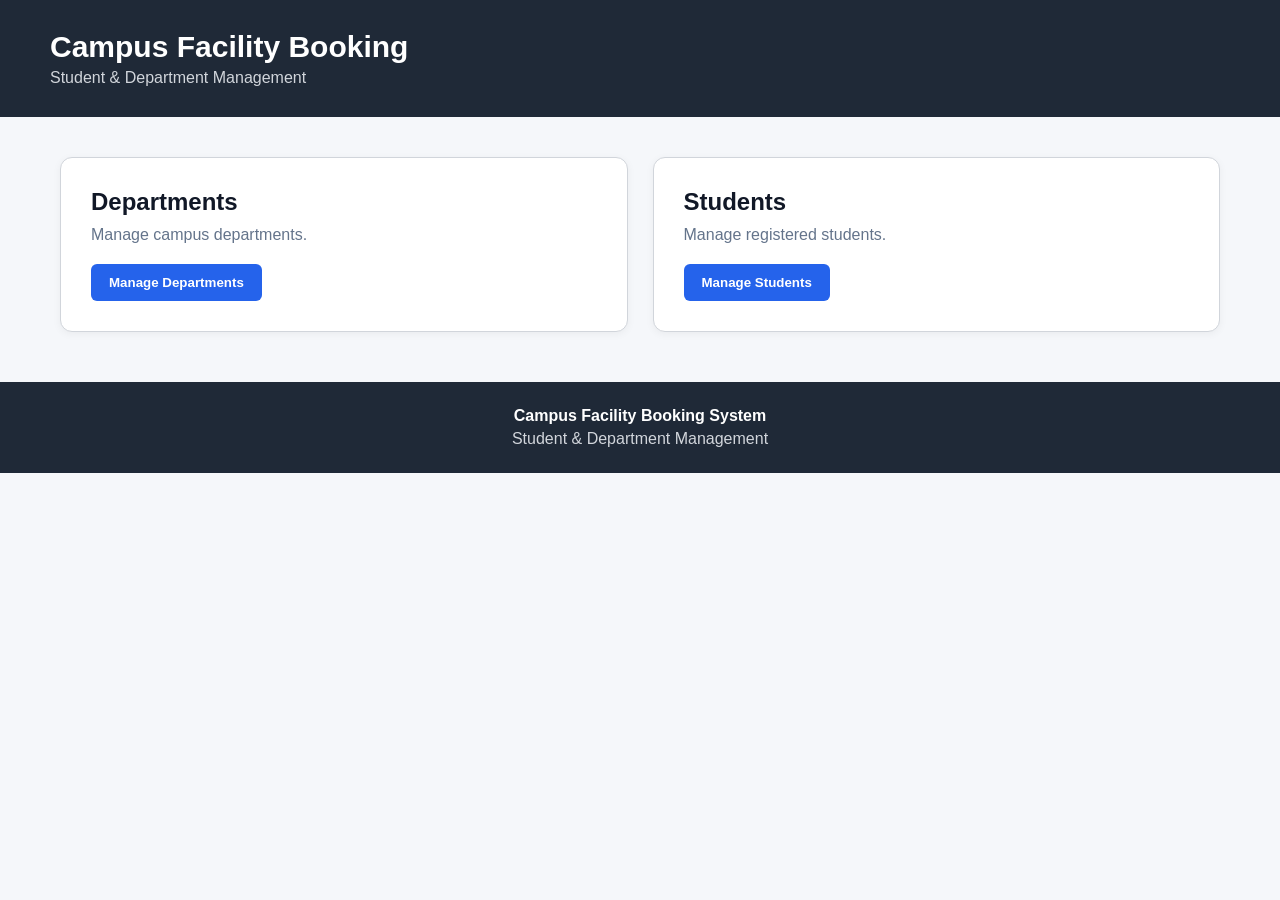
==== src/main/resources/static/index.html @ bf6ee140 "added frontend for department and student" ====
<!DOCTYPE html>
<html lang="en">
<head>
    <meta charset="UTF-8">
    <meta name="viewport" content="width=device-width, initial-scale=1.0">

    <title>Campus Facility Booking</title>

    <link rel="stylesheet" href="style.css">
</head>

<body>

<header>
    <div class="header-content">
        <h1>Campus Facility Booking</h1>
        <p>Student & Department Management</p>
    </div>
</header>

<main>

    <!-- DASHBOARD -->
    <section class="dashboard">

        <div class="dashboard-card">
            <h2>Departments</h2>
            <p>Manage campus departments.</p>
            <button onclick="showSection('departmentSection')">
                Manage Departments
            </button>
        </div>

        <div class="dashboard-card">
            <h2>Students</h2>
            <p>Manage registered students.</p>
            <button onclick="showSection('studentSection')">
                Manage Students
            </button>
        </div>

    </section>


    <!-- ============================= -->
    <!-- DEPARTMENT SECTION -->
    <!-- ============================= -->

    <section id="departmentSection" class="management-section">

        <div class="section-header">
            <div>
                <h2>Department Management</h2>
                <p>Create, search, update and delete departments.</p>
            </div>

            <button class="back-button"
                    onclick="hideSection('departmentSection')">
                Back
            </button>
        </div>


        <form id="departmentForm">

            <div class="form-grid">

                <div class="form-group">
                    <label for="departmentId">
                        Department ID
                    </label>

                    <input
                            type="text"
                            id="departmentId"
                            placeholder="e.g. D001"
                            required>
                </div>


                <div class="form-group">
                    <label for="departmentName">
                        Department Name
                    </label>

                    <input
                            type="text"
                            id="departmentName"
                            placeholder="e.g. Information Technology"
                            required>
                </div>


                <div class="form-group">
                    <label for="building">
                        Building
                    </label>

                    <input
                            type="text"
                            id="building"
                            placeholder="e.g. Block A"
                            required>
                </div>


                <div class="form-group">
                    <label for="headOfDepartment">
                        Head of Department
                    </label>

                    <input
                            type="text"
                            id="headOfDepartment"
                            placeholder="e.g. Mr Adams"
                            required>
                </div>

            </div>


            <div class="button-group">

                <button
                        type="button"
                        class="primary-button"
                        onclick="createDepartment()">
                    Create Department
                </button>

                <button
                        type="button"
                        class="secondary-button"
                        onclick="readDepartment()">
                    Search Department
                </button>

                <button
                        type="button"
                        class="secondary-button"
                        onclick="updateDepartment()">
                    Update Department
                </button>

                <button
                        type="button"
                        class="delete-button"
                        onclick="deleteDepartment()">
                    Delete Department
                </button>

                <button
                        type="reset"
                        class="clear-button">
                    Clear
                </button>

            </div>

        </form>


        <div id="departmentMessage"
             class="message">
        </div>


        <div class="result-card">

            <h3>Department Information</h3>

            <div id="departmentResult">
                No department selected.
            </div>

        </div>

    </section>


    <!-- ============================= -->
    <!-- STUDENT SECTION -->
    <!-- ============================= -->

    <section id="studentSection" class="management-section">

        <div class="section-header">

            <div>
                <h2>Student Management</h2>
                <p>Create, search, update and delete students.</p>
            </div>

            <button
                    class="back-button"
                    onclick="hideSection('studentSection')">
                Back
            </button>

        </div>


        <form id="studentForm">

            <div class="form-grid">

                <div class="form-group">

                    <label for="studentId">
                        Student ID
                    </label>

                    <input
                            type="text"
                            id="studentId"
                            placeholder="e.g. S001"
                            required>

                </div>


                <div class="form-group">

                    <label for="studentNumber">
                        Student Number
                    </label>

                    <input
                            type="text"
                            id="studentNumber"
                            placeholder="e.g. 222871296"
                            required>

                </div>


                <div class="form-group">

                    <label for="firstName">
                        First Name
                    </label>

                    <input
                            type="text"
                            id="firstName"
                            placeholder="e.g. Jada"
                            required>

                </div>


                <div class="form-group">

                    <label for="lastName">
                        Last Name
                    </label>

                    <input
                            type="text"
                            id="lastName"
                            placeholder="e.g. Rinquest"
                            required>

                </div>


                <div class="form-group">

                    <label for="email">
                        Email
                    </label>

                    <input
                            type="email"
                            id="email"
                            placeholder="e.g. student@email.com"
                            required>

                </div>


                <div class="form-group">

                    <label for="studentDepartment">
                        Department ID
                    </label>

                    <input
                            type="text"
                            id="studentDepartment"
                            placeholder="e.g. D001"
                            required>

                </div>

            </div>


            <div class="button-group">

                <button
                        type="button"
                        class="primary-button"
                        onclick="createStudent()">
                    Create Student
                </button>

                <button
                        type="button"
                        class="secondary-button"
                        onclick="readStudent()">
                    Search Student
                </button>

                <button
                        type="button"
                        class="secondary-button"
                        onclick="updateStudent()">
                    Update Student
                </button>

                <button
                        type="button"
                        class="delete-button"
                        onclick="deleteStudent()">
                    Delete Student
                </button>

                <button
                        type="reset"
                        class="clear-button">
                    Clear
                </button>

            </div>

        </form>


        <div id="studentMessage"
             class="message">
        </div>


        <div class="result-card">

            <h3>Student Information</h3>

            <div id="studentResult">
                No student selected.
            </div>

        </div>

    </section>

</main>


<footer>

    <p>
        Campus Facility Booking System
    </p>

    <p>
        Student & Department Management
    </p>

</footer>


<script src="script.js"></script>

</body>
</html>
---- src/main/resources/static/style.css ----
* {
    box-sizing: border-box;
    margin: 0;
    padding: 0;
}

body {
    font-family: "Inter", Arial, sans-serif;
    background-color: #F5F7FA;
    color: #111827;
    min-height: 100vh;
}


/* =========================
   HEADER
========================= */

header {
    background-color: #1F2937;
    color: white;
    padding: 30px 50px;
}

.header-content {
    max-width: 1200px;
    margin: auto;
}

header h1 {
    font-family: "Poppins", Arial, sans-serif;
    font-size: 30px;
    margin-bottom: 5px;
}

header p {
    color: #D1D5DB;
}


/* =========================
   MAIN
========================= */

main {
    max-width: 1200px;
    margin: 40px auto;
    padding: 0 20px;
}


/* =========================
   DASHBOARD
========================= */

.dashboard {
    display: grid;
    grid-template-columns: repeat(2, 1fr);
    gap: 25px;
    margin-bottom: 30px;
}

.dashboard-card {
    background-color: white;
    border: 1px solid #D1D5DB;
    border-radius: 12px;
    padding: 30px;
    box-shadow: 0 2px 8px rgba(0, 0, 0, 0.05);
}

.dashboard-card h2 {
    font-family: "Poppins", Arial, sans-serif;
    margin-bottom: 10px;
}

.dashboard-card p {
    color: #64748B;
    margin-bottom: 20px;
}

.dashboard-card button {
    background-color: #2563EB;
    color: white;
    border: none;
    border-radius: 6px;
    padding: 11px 18px;
    cursor: pointer;
    font-weight: bold;
}

.dashboard-card button:hover {
    opacity: 0.9;
}


/* =========================
   MANAGEMENT SECTION
========================= */

.management-section {
    display: none;
    background-color: white;
    border: 1px solid #D1D5DB;
    border-radius: 12px;
    padding: 30px;
    margin-top: 25px;
}

.section-header {
    display: flex;
    justify-content: space-between;
    align-items: center;
    margin-bottom: 30px;
}

.section-header h2 {
    font-family: "Poppins", Arial, sans-serif;
    margin-bottom: 5px;
}

.section-header p {
    color: #64748B;
}


/* =========================
   FORM
========================= */

.form-grid {
    display: grid;
    grid-template-columns: repeat(2, 1fr);
    gap: 20px;
}

.form-group {
    display: flex;
    flex-direction: column;
}

.form-group label {
    font-weight: bold;
    margin-bottom: 7px;
}

.form-group input {
    padding: 12px;
    border: 1px solid #D1D5DB;
    border-radius: 6px;
    font-size: 15px;
}

.form-group input:focus {
    outline: none;
    border-color: #2563EB;
}


/* =========================
   BUTTONS
========================= */

.button-group {
    display: flex;
    flex-wrap: wrap;
    gap: 10px;
    margin-top: 25px;
}

button {
    border: none;
    border-radius: 6px;
    padding: 11px 16px;
    cursor: pointer;
    font-weight: bold;
}

.primary-button {
    background-color: #2563EB;
    color: white;
}

.secondary-button {
    background-color: #64748B;
    color: white;
}

.delete-button {
    background-color: #DC2626;
    color: white;
}

.clear-button {
    background-color: #E5E7EB;
    color: #111827;
}

.back-button {
    background-color: #64748B;
    color: white;
}

button:hover {
    opacity: 0.88;
}


/* =========================
   MESSAGES
========================= */

.message {
    margin-top: 20px;
    padding: 12px;
    border-radius: 6px;
    display: none;
}


/* =========================
   RESULT
========================= */

.result-card {
    margin-top: 30px;
    padding: 20px;
    border: 1px solid #D1D5DB;
    border-radius: 8px;
    background-color: #F9FAFB;
}

.result-card h3 {
    margin-bottom: 15px;
}

.result-card p {
    margin-bottom: 7px;
}


/* =========================
   FOOTER
========================= */

footer {
    text-align: center;
    padding: 25px;
    margin-top: 50px;
    background-color: #1F2937;
    color: #D1D5DB;
}

footer p:first-child {
    color: white;
    font-weight: bold;
    margin-bottom: 5px;
}


/* =========================
   RESPONSIVE
========================= */

@media (max-width: 700px) {

    .dashboard {
        grid-template-columns: 1fr;
    }

    .form-grid {
        grid-template-columns: 1fr;
    }

    .section-header {
        flex-direction: column;
        align-items: flex-start;
        gap: 15px;
    }

    .button-group {
        flex-direction: column;
    }

    .button-group button {
        width: 100%;
    }
}
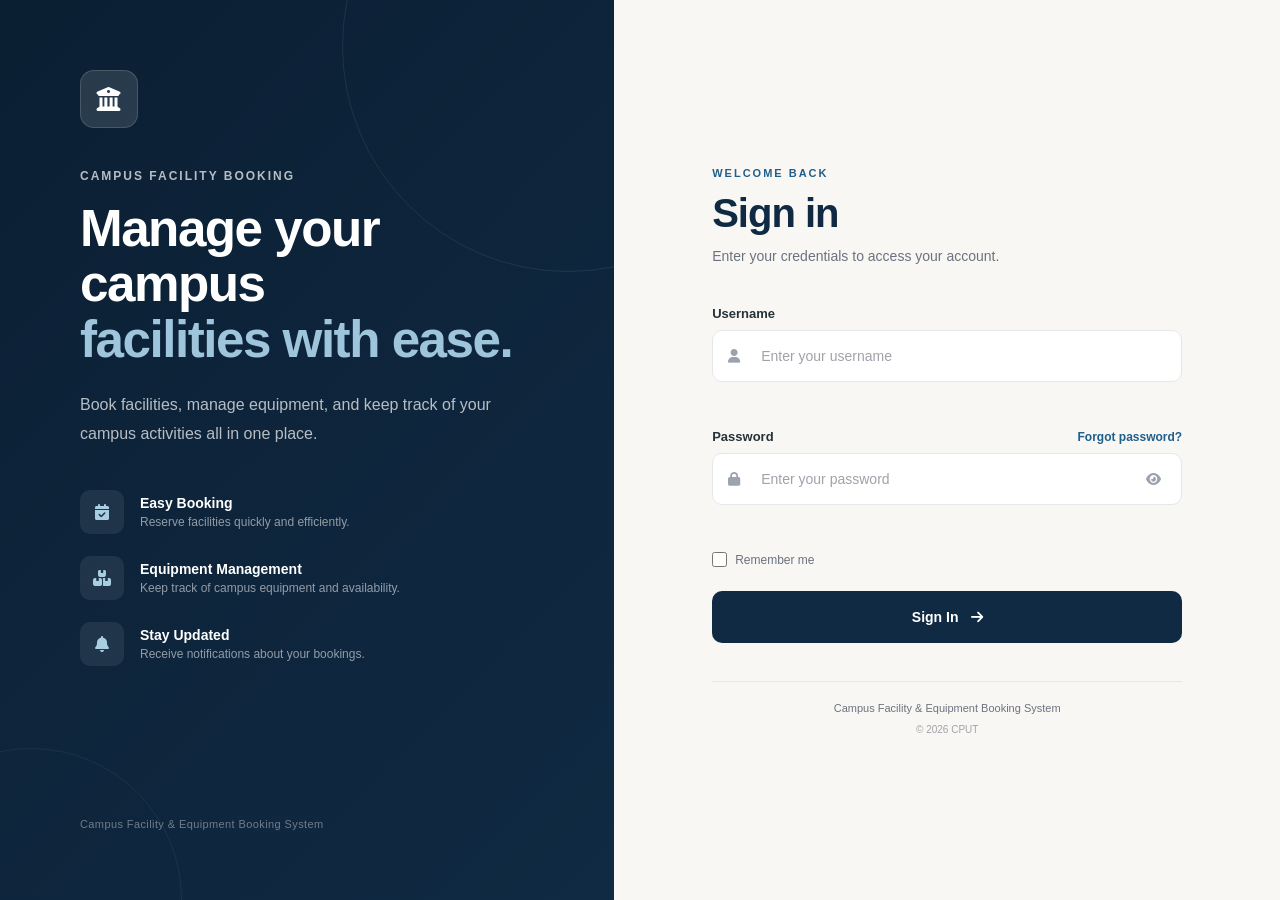
==== commit 90e78474: "updated with html pages" ====
--- a/src/main/resources/static/index.html
+++ b/src/main/resources/static/index.html
@@ -4,371 +4,248 @@
     <meta charset="UTF-8">
     <meta name="viewport" content="width=device-width, initial-scale=1.0">
 
-    <title>Campus Facility Booking</title>
+    <title>Login | Campus Facility Booking</title>
 
     <link rel="stylesheet" href="style.css">
+
+    <!-- Font Awesome -->
+    <link rel="stylesheet"
+          href="https://cdnjs.cloudflare.com/ajax/libs/font-awesome/6.5.2/css/all.min.css">
 </head>
 
 <body>
 
-<header>
-    <div class="header-content">
-        <h1>Campus Facility Booking</h1>
-        <p>Student & Department Management</p>
-    </div>
-</header>
-
-<main>
-
-    <!-- DASHBOARD -->
-    <section class="dashboard">
-
-        <div class="dashboard-card">
-            <h2>Departments</h2>
-            <p>Manage campus departments.</p>
-            <button onclick="showSection('departmentSection')">
-                Manage Departments
-            </button>
+<div class="login-page">
+
+    <!-- LEFT SIDE -->
+    <section class="login-branding">
+
+        <div class="branding-content">
+
+            <div class="logo">
+                <i class="fa-solid fa-building-columns"></i>
+            </div>
+
+            <span class="eyebrow">CAMPUS FACILITY BOOKING</span>
+
+            <h1>
+                Manage your campus
+                <span>facilities with ease.</span>
+            </h1>
+
+            <p>
+                Book facilities, manage equipment, and keep track of
+                your campus activities all in one place.
+            </p>
+
+            <div class="branding-features">
+
+                <div class="feature">
+                    <div class="feature-icon">
+                        <i class="fa-solid fa-calendar-check"></i>
+                    </div>
+
+                    <div>
+                        <strong>Easy Booking</strong>
+                        <span>Reserve facilities quickly and efficiently.</span>
+                    </div>
+                </div>
+
+                <div class="feature">
+                    <div class="feature-icon">
+                        <i class="fa-solid fa-boxes-stacked"></i>
+                    </div>
+
+                    <div>
+                        <strong>Equipment Management</strong>
+                        <span>Keep track of campus equipment and availability.</span>
+                    </div>
+                </div>
+
+                <div class="feature">
+                    <div class="feature-icon">
+                        <i class="fa-solid fa-bell"></i>
+                    </div>
+
+                    <div>
+                        <strong>Stay Updated</strong>
+                        <span>Receive notifications about your bookings.</span>
+                    </div>
+                </div>
+
+            </div>
+
         </div>
 
-        <div class="dashboard-card">
-            <h2>Students</h2>
-            <p>Manage registered students.</p>
-            <button onclick="showSection('studentSection')">
-                Manage Students
-            </button>
+        <div class="branding-footer">
+            <span>Campus Facility & Equipment Booking System</span>
         </div>
 
     </section>
 
 
-    <!-- ============================= -->
-    <!-- DEPARTMENT SECTION -->
-    <!-- ============================= -->
-
-    <section id="departmentSection" class="management-section">
-
-        <div class="section-header">
-            <div>
-                <h2>Department Management</h2>
-                <p>Create, search, update and delete departments.</p>
-            </div>
-
-            <button class="back-button"
-                    onclick="hideSection('departmentSection')">
-                Back
-            </button>
+    <!-- RIGHT SIDE -->
+    <section class="login-section">
+
+        <div class="login-card">
+
+            <div class="mobile-logo">
+                <div class="logo">
+                    <i class="fa-solid fa-building-columns"></i>
+                </div>
+            </div>
+
+            <div class="login-header">
+
+                <span class="login-eyebrow">WELCOME BACK</span>
+
+                <h2>Sign in</h2>
+
+                <p>
+                    Enter your credentials to access your account.
+                </p>
+
+            </div>
+
+
+            <!-- LOGIN FORM -->
+            <form id="loginForm">
+
+                <!-- USERNAME -->
+                <div class="form-group">
+
+                    <label for="username">
+                        Username
+                    </label>
+
+                    <div class="input-wrapper">
+
+                        <i class="fa-solid fa-user"></i>
+
+                        <input
+                                type="text"
+                                id="username"
+                                name="username"
+                                placeholder="Enter your username"
+                                autocomplete="username"
+                        >
+
+                    </div>
+
+                    <small class="error-message" id="usernameError"></small>
+
+                </div>
+
+
+                <!-- PASSWORD -->
+                <div class="form-group">
+
+                    <div class="password-label">
+
+                        <label for="password">
+                            Password
+                        </label>
+
+                        <a href="#" id="forgotPassword">
+                            Forgot password?
+                        </a>
+
+                    </div>
+
+                    <div class="input-wrapper">
+
+                        <i class="fa-solid fa-lock"></i>
+
+                        <input
+                                type="password"
+                                id="password"
+                                name="password"
+                                placeholder="Enter your password"
+                                autocomplete="current-password"
+                        >
+
+                        <button
+                                type="button"
+                                class="password-toggle"
+                                id="togglePassword"
+                                aria-label="Show password"
+                        >
+                            <i class="fa-solid fa-eye"></i>
+                        </button>
+
+                    </div>
+
+                    <small class="error-message" id="passwordError"></small>
+
+                </div>
+
+
+                <!-- REMEMBER ME -->
+                <div class="login-options">
+
+                    <label class="remember-me">
+
+                        <input
+                                type="checkbox"
+                                id="rememberMe"
+                        >
+
+                        <span>Remember me</span>
+
+                    </label>
+
+                </div>
+
+
+                <!-- GENERAL ERROR -->
+                <div
+                        class="login-error"
+                        id="loginError"
+                        role="alert"
+                >
+                    <i class="fa-solid fa-circle-exclamation"></i>
+                    <span>Invalid username or password.</span>
+                </div>
+
+
+                <!-- LOGIN BUTTON -->
+                <button
+                        type="submit"
+                        class="login-button"
+                        id="loginButton"
+                >
+
+                    <span id="loginButtonText">
+                        Sign In
+                    </span>
+
+                    <i
+                            class="fa-solid fa-arrow-right"
+                            id="loginButtonIcon"
+                    ></i>
+
+                </button>
+
+            </form>
+
+
+            <div class="login-footer">
+
+                <p>
+                    Campus Facility & Equipment Booking System
+                </p>
+
+                <span>
+                    © 2026 CPUT
+                </span>
+
+            </div>
+
         </div>
 
-
-        <form id="departmentForm">
-
-            <div class="form-grid">
-
-                <div class="form-group">
-                    <label for="departmentId">
-                        Department ID
-                    </label>
-
-                    <input
-                            type="text"
-                            id="departmentId"
-                            placeholder="e.g. D001"
-                            required>
-                </div>
-
-
-                <div class="form-group">
-                    <label for="departmentName">
-                        Department Name
-                    </label>
-
-                    <input
-                            type="text"
-                            id="departmentName"
-                            placeholder="e.g. Information Technology"
-                            required>
-                </div>
-
-
-                <div class="form-group">
-                    <label for="building">
-                        Building
-                    </label>
-
-                    <input
-                            type="text"
-                            id="building"
-                            placeholder="e.g. Block A"
-                            required>
-                </div>
-
-
-                <div class="form-group">
-                    <label for="headOfDepartment">
-                        Head of Department
-                    </label>
-
-                    <input
-                            type="text"
-                            id="headOfDepartment"
-                            placeholder="e.g. Mr Adams"
-                            required>
-                </div>
-
-            </div>
-
-
-            <div class="button-group">
-
-                <button
-                        type="button"
-                        class="primary-button"
-                        onclick="createDepartment()">
-                    Create Department
-                </button>
-
-                <button
-                        type="button"
-                        class="secondary-button"
-                        onclick="readDepartment()">
-                    Search Department
-                </button>
-
-                <button
-                        type="button"
-                        class="secondary-button"
-                        onclick="updateDepartment()">
-                    Update Department
-                </button>
-
-                <button
-                        type="button"
-                        class="delete-button"
-                        onclick="deleteDepartment()">
-                    Delete Department
-                </button>
-
-                <button
-                        type="reset"
-                        class="clear-button">
-                    Clear
-                </button>
-
-            </div>
-
-        </form>
-
-
-        <div id="departmentMessage"
-             class="message">
-        </div>
-
-
-        <div class="result-card">
-
-            <h3>Department Information</h3>
-
-            <div id="departmentResult">
-                No department selected.
-            </div>
-
-        </div>
-
     </section>
 
-
-    <!-- ============================= -->
-    <!-- STUDENT SECTION -->
-    <!-- ============================= -->
-
-    <section id="studentSection" class="management-section">
-
-        <div class="section-header">
-
-            <div>
-                <h2>Student Management</h2>
-                <p>Create, search, update and delete students.</p>
-            </div>
-
-            <button
-                    class="back-button"
-                    onclick="hideSection('studentSection')">
-                Back
-            </button>
-
-        </div>
-
-
-        <form id="studentForm">
-
-            <div class="form-grid">
-
-                <div class="form-group">
-
-                    <label for="studentId">
-                        Student ID
-                    </label>
-
-                    <input
-                            type="text"
-                            id="studentId"
-                            placeholder="e.g. S001"
-                            required>
-
-                </div>
-
-
-                <div class="form-group">
-
-                    <label for="studentNumber">
-                        Student Number
-                    </label>
-
-                    <input
-                            type="text"
-                            id="studentNumber"
-                            placeholder="e.g. 222871296"
-                            required>
-
-                </div>
-
-
-                <div class="form-group">
-
-                    <label for="firstName">
-                        First Name
-                    </label>
-
-                    <input
-                            type="text"
-                            id="firstName"
-                            placeholder="e.g. Jada"
-                            required>
-
-                </div>
-
-
-                <div class="form-group">
-
-                    <label for="lastName">
-                        Last Name
-                    </label>
-
-                    <input
-                            type="text"
-                            id="lastName"
-                            placeholder="e.g. Rinquest"
-                            required>
-
-                </div>
-
-
-                <div class="form-group">
-
-                    <label for="email">
-                        Email
-                    </label>
-
-                    <input
-                            type="email"
-                            id="email"
-                            placeholder="e.g. student@email.com"
-                            required>
-
-                </div>
-
-
-                <div class="form-group">
-
-                    <label for="studentDepartment">
-                        Department ID
-                    </label>
-
-                    <input
-                            type="text"
-                            id="studentDepartment"
-                            placeholder="e.g. D001"
-                            required>
-
-                </div>
-
-            </div>
-
-
-            <div class="button-group">
-
-                <button
-                        type="button"
-                        class="primary-button"
-                        onclick="createStudent()">
-                    Create Student
-                </button>
-
-                <button
-                        type="button"
-                        class="secondary-button"
-                        onclick="readStudent()">
-                    Search Student
-                </button>
-
-                <button
-                        type="button"
-                        class="secondary-button"
-                        onclick="updateStudent()">
-                    Update Student
-                </button>
-
-                <button
-                        type="button"
-                        class="delete-button"
-                        onclick="deleteStudent()">
-                    Delete Student
-                </button>
-
-                <button
-                        type="reset"
-                        class="clear-button">
-                    Clear
-                </button>
-
-            </div>
-
-        </form>
-
-
-        <div id="studentMessage"
-             class="message">
-        </div>
-
-
-        <div class="result-card">
-
-            <h3>Student Information</h3>
-
-            <div id="studentResult">
-                No student selected.
-            </div>
-
-        </div>
-
-    </section>
-
-</main>
-
-
-<footer>
-
-    <p>
-        Campus Facility Booking System
-    </p>
-
-    <p>
-        Student & Department Management
-    </p>
-
-</footer>
-
+</div>
 
 <script src="script.js"></script>
 
--- a/src/main/resources/static/style.css
+++ b/src/main/resources/static/style.css
@@ -1,287 +1,844 @@
+/* =========================================================
+   LOGIN PAGE
+========================================================= */
+
+:root {
+    --navy: #102a43;
+    --navy-dark: #0b1f33;
+    --blue: #1f5f8b;
+    --blue-light: #eaf3f8;
+
+    --ivory: #f8f7f3;
+    --white: #ffffff;
+    --charcoal: #263238;
+    --gray: #6b7280;
+    --light-gray: #e5e7eb;
+
+    --success: #2e7d32;
+    --error: #c62828;
+
+    --shadow: 0 20px 50px rgba(15, 35, 55, 0.12);
+
+    --radius: 14px;
+}
+
+
+/* =========================================================
+   RESET
+========================================================= */
+
 * {
-    box-sizing: border-box;
     margin: 0;
     padding: 0;
-}
-
+    box-sizing: border-box;
+}
+
+html,
 body {
-    font-family: "Inter", Arial, sans-serif;
-    background-color: #F5F7FA;
-    color: #111827;
+    width: 100%;
+    min-height: 100%;
+}
+
+body {
+    font-family: Arial, Helvetica, sans-serif;
+    background: var(--ivory);
+    color: var(--charcoal);
+}
+
+
+/* =========================================================
+   LOGIN PAGE CONTAINER
+========================================================= */
+
+.login-page {
     min-height: 100vh;
-}
-
-
-/* =========================
-   HEADER
-========================= */
-
-header {
-    background-color: #1F2937;
-    color: white;
-    padding: 30px 50px;
-}
-
-.header-content {
-    max-width: 1200px;
-    margin: auto;
-}
-
-header h1 {
-    font-family: "Poppins", Arial, sans-serif;
-    font-size: 30px;
+    display: grid;
+    grid-template-columns: 48% 52%;
+}
+
+
+/* =========================================================
+   LEFT BRANDING SECTION
+========================================================= */
+
+.login-branding {
+    position: relative;
+
+    min-height: 100vh;
+
+    display: flex;
+    flex-direction: column;
+    justify-content: space-between;
+
+    padding: 70px 80px;
+
+    background:
+        linear-gradient(
+            135deg,
+            var(--navy-dark),
+            var(--navy)
+        );
+
+    color: var(--white);
+
+    overflow: hidden;
+}
+
+
+/* Decorative circles */
+
+.login-branding::before {
+    content: "";
+    position: absolute;
+
+    width: 450px;
+    height: 450px;
+
+    border-radius: 50%;
+
+    border: 1px solid rgba(255, 255, 255, 0.08);
+
+    top: -180px;
+    right: -180px;
+}
+
+.login-branding::after {
+    content: "";
+    position: absolute;
+
+    width: 300px;
+    height: 300px;
+
+    border-radius: 50%;
+
+    border: 1px solid rgba(255, 255, 255, 0.06);
+
+    bottom: -150px;
+    left: -120px;
+}
+
+
+/* =========================================================
+   BRANDING CONTENT
+========================================================= */
+
+.branding-content {
+    position: relative;
+    z-index: 2;
+
+    max-width: 570px;
+}
+
+
+/* =========================================================
+   LOGO
+========================================================= */
+
+.logo {
+    width: 58px;
+    height: 58px;
+
+    display: flex;
+    align-items: center;
+    justify-content: center;
+
+    margin-bottom: 38px;
+
+    border-radius: 14px;
+
+    background: rgba(255, 255, 255, 0.12);
+
+    border: 1px solid rgba(255, 255, 255, 0.15);
+
+    font-size: 24px;
+
+    color: var(--white);
+}
+
+
+/* =========================================================
+   EYEBROW
+========================================================= */
+
+.eyebrow {
+    display: inline-block;
+
+    margin-bottom: 18px;
+
+    font-size: 12px;
+    font-weight: 700;
+
+    letter-spacing: 2px;
+
+    color: rgba(255, 255, 255, 0.7);
+}
+
+
+/* =========================================================
+   BRANDING HEADING
+========================================================= */
+
+.branding-content h1 {
+    max-width: 520px;
+
+    margin-bottom: 24px;
+
+    font-size: clamp(40px, 4vw, 62px);
+
+    line-height: 1.08;
+
+    font-weight: 700;
+
+    letter-spacing: -1.5px;
+}
+
+.branding-content h1 span {
+    display: block;
+
+    color: #9ec5dc;
+}
+
+
+/* =========================================================
+   BRANDING DESCRIPTION
+========================================================= */
+
+.branding-content > p {
+    max-width: 500px;
+
+    margin-bottom: 42px;
+
+    font-size: 16px;
+
+    line-height: 1.8;
+
+    color: rgba(255, 255, 255, 0.7);
+}
+
+
+/* =========================================================
+   FEATURES
+========================================================= */
+
+.branding-features {
+    display: flex;
+    flex-direction: column;
+
+    gap: 22px;
+}
+
+.feature {
+    display: flex;
+    align-items: center;
+
+    gap: 16px;
+}
+
+.feature-icon {
+    flex-shrink: 0;
+
+    width: 44px;
+    height: 44px;
+
+    display: flex;
+    align-items: center;
+    justify-content: center;
+
+    border-radius: 10px;
+
+    background: rgba(255, 255, 255, 0.08);
+
+    color: #a9cee2;
+
+    font-size: 16px;
+}
+
+.feature strong {
+    display: block;
+
+    margin-bottom: 4px;
+
+    font-size: 14px;
+    font-weight: 600;
+
+    color: var(--white);
+}
+
+.feature span {
+    display: block;
+
+    font-size: 12px;
+
+    color: rgba(255, 255, 255, 0.55);
+}
+
+
+/* =========================================================
+   BRANDING FOOTER
+========================================================= */
+
+.branding-footer {
+    position: relative;
+    z-index: 2;
+
+    font-size: 11px;
+
+    letter-spacing: 0.4px;
+
+    color: rgba(255, 255, 255, 0.4);
+}
+
+
+/* =========================================================
+   RIGHT LOGIN SECTION
+========================================================= */
+
+.login-section {
+    min-height: 100vh;
+
+    display: flex;
+    align-items: center;
+    justify-content: center;
+
+    padding: 50px;
+
+    background: var(--ivory);
+}
+
+
+/* =========================================================
+   LOGIN CARD
+========================================================= */
+
+.login-card {
+    width: 100%;
+    max-width: 470px;
+}
+
+
+/* =========================================================
+   MOBILE LOGO
+========================================================= */
+
+.mobile-logo {
+    display: none;
+}
+
+
+/* =========================================================
+   LOGIN HEADER
+========================================================= */
+
+.login-header {
+    margin-bottom: 38px;
+}
+
+.login-eyebrow {
+    display: inline-block;
+
+    margin-bottom: 12px;
+
+    font-size: 11px;
+
+    font-weight: 700;
+
+    letter-spacing: 2px;
+
+    color: var(--blue);
+}
+
+.login-header h2 {
+    margin-bottom: 10px;
+
+    font-size: 40px;
+
+    line-height: 1.1;
+
+    font-weight: 700;
+
+    letter-spacing: -1px;
+
+    color: var(--navy);
+}
+
+.login-header p {
+    font-size: 14px;
+
+    line-height: 1.7;
+
+    color: var(--gray);
+}
+
+
+/* =========================================================
+   FORM
+========================================================= */
+
+#loginForm {
+    width: 100%;
+}
+
+
+/* =========================================================
+   FORM GROUP
+========================================================= */
+
+.form-group {
+    margin-bottom: 24px;
+}
+
+.form-group label {
+    display: block;
+
+    margin-bottom: 9px;
+
+    font-size: 13px;
+
+    font-weight: 600;
+
+    color: var(--charcoal);
+}
+
+
+/* =========================================================
+   PASSWORD LABEL
+========================================================= */
+
+.password-label {
+    display: flex;
+    align-items: center;
+    justify-content: space-between;
+}
+
+.password-label label {
+    margin-bottom: 9px;
+}
+
+.password-label a {
+    margin-bottom: 9px;
+
+    font-size: 12px;
+
+    font-weight: 600;
+
+    color: var(--blue);
+
+    text-decoration: none;
+
+    transition: color 0.2s ease;
+}
+
+.password-label a:hover {
+    color: var(--navy);
+}
+
+
+/* =========================================================
+   INPUT WRAPPER
+========================================================= */
+
+.input-wrapper {
+    position: relative;
+
+    width: 100%;
+}
+
+
+/* Input icon */
+
+.input-wrapper > i {
+    position: absolute;
+
+    top: 50%;
+    left: 16px;
+
+    transform: translateY(-50%);
+
+    color: #9ca3af;
+
+    font-size: 14px;
+
+    pointer-events: none;
+
+    transition: color 0.2s ease;
+}
+
+
+/* =========================================================
+   INPUTS
+========================================================= */
+
+.input-wrapper input {
+    width: 100%;
+
+    height: 52px;
+
+    padding: 0 48px;
+
+    border: 1px solid var(--light-gray);
+
+    border-radius: 10px;
+
+    outline: none;
+
+    background: var(--white);
+
+    color: var(--charcoal);
+
+    font-family: inherit;
+
+    font-size: 14px;
+
+    transition:
+        border-color 0.2s ease,
+        box-shadow 0.2s ease,
+        background 0.2s ease;
+}
+
+.input-wrapper input::placeholder {
+    color: #a1a1aa;
+}
+
+.input-wrapper input:hover {
+    border-color: #c7cbd1;
+}
+
+.input-wrapper input:focus {
+    border-color: var(--blue);
+
+    box-shadow: 0 0 0 3px rgba(31, 95, 139, 0.1);
+
+    background: var(--white);
+}
+
+.input-wrapper:focus-within > i {
+    color: var(--blue);
+}
+
+
+/* =========================================================
+   PASSWORD TOGGLE
+========================================================= */
+
+.password-toggle {
+    position: absolute;
+
+    top: 50%;
+    right: 14px;
+
+    transform: translateY(-50%);
+
+    width: 30px;
+    height: 30px;
+
+    display: flex;
+    align-items: center;
+    justify-content: center;
+
+    border: none;
+
+    background: transparent;
+
+    color: #9ca3af;
+
+    cursor: pointer;
+
+    border-radius: 6px;
+
+    transition:
+        color 0.2s ease,
+        background 0.2s ease;
+}
+
+.password-toggle:hover {
+    color: var(--blue);
+
+    background: var(--blue-light);
+}
+
+
+/* =========================================================
+   ERROR MESSAGE
+========================================================= */
+
+.error-message {
+    display: block;
+
+    min-height: 17px;
+
+    margin-top: 6px;
+
+    font-size: 11px;
+
+    color: var(--error);
+}
+
+
+/* =========================================================
+   INPUT ERROR STATE
+========================================================= */
+
+.input-error {
+    border-color: var(--error) !important;
+
+    box-shadow: 0 0 0 3px rgba(198, 40, 40, 0.08) !important;
+}
+
+
+/* =========================================================
+   LOGIN OPTIONS
+========================================================= */
+
+.login-options {
+    display: flex;
+    align-items: center;
+
+    margin-bottom: 24px;
+}
+
+.remember-me {
+    display: flex;
+    align-items: center;
+
+    gap: 8px;
+
+    cursor: pointer;
+
+    font-size: 12px;
+
+    color: var(--gray);
+}
+
+.remember-me input {
+    width: 15px;
+    height: 15px;
+
+    accent-color: var(--blue);
+
+    cursor: pointer;
+}
+
+
+/* =========================================================
+   LOGIN ERROR
+========================================================= */
+
+.login-error {
+    display: none;
+
+    align-items: center;
+
+    gap: 9px;
+
+    margin-bottom: 18px;
+
+    padding: 12px 14px;
+
+    border-radius: 8px;
+
+    background: #fff1f1;
+
+    color: var(--error);
+
+    font-size: 12px;
+
+    line-height: 1.4;
+}
+
+.login-error.show {
+    display: flex;
+}
+
+
+/* =========================================================
+   LOGIN BUTTON
+========================================================= */
+
+.login-button {
+    width: 100%;
+    height: 52px;
+
+    display: flex;
+    align-items: center;
+    justify-content: center;
+
+    gap: 12px;
+
+    border: none;
+
+    border-radius: 10px;
+
+    background: var(--navy);
+
+    color: var(--white);
+
+    font-family: inherit;
+
+    font-size: 14px;
+
+    font-weight: 600;
+
+    cursor: pointer;
+
+    transition:
+        background 0.2s ease,
+        transform 0.2s ease,
+        box-shadow 0.2s ease;
+}
+
+.login-button:hover {
+    background: var(--blue);
+
+    transform: translateY(-1px);
+
+    box-shadow: 0 8px 20px rgba(16, 42, 67, 0.18);
+}
+
+.login-button:active {
+    transform: translateY(0);
+}
+
+.login-button:disabled {
+    cursor: not-allowed;
+
+    opacity: 0.7;
+
+    transform: none;
+
+    box-shadow: none;
+}
+
+
+/* =========================================================
+   LOGIN FOOTER
+========================================================= */
+
+.login-footer {
+    margin-top: 38px;
+
+    padding-top: 20px;
+
+    border-top: 1px solid var(--light-gray);
+
+    text-align: center;
+}
+
+.login-footer p {
     margin-bottom: 5px;
-}
-
-header p {
-    color: #D1D5DB;
-}
-
-
-/* =========================
-   MAIN
-========================= */
-
-main {
-    max-width: 1200px;
-    margin: 40px auto;
-    padding: 0 20px;
-}
-
-
-/* =========================
-   DASHBOARD
-========================= */
-
-.dashboard {
-    display: grid;
-    grid-template-columns: repeat(2, 1fr);
-    gap: 25px;
-    margin-bottom: 30px;
-}
-
-.dashboard-card {
-    background-color: white;
-    border: 1px solid #D1D5DB;
-    border-radius: 12px;
-    padding: 30px;
-    box-shadow: 0 2px 8px rgba(0, 0, 0, 0.05);
-}
-
-.dashboard-card h2 {
-    font-family: "Poppins", Arial, sans-serif;
-    margin-bottom: 10px;
-}
-
-.dashboard-card p {
-    color: #64748B;
-    margin-bottom: 20px;
-}
-
-.dashboard-card button {
-    background-color: #2563EB;
-    color: white;
-    border: none;
-    border-radius: 6px;
-    padding: 11px 18px;
-    cursor: pointer;
-    font-weight: bold;
-}
-
-.dashboard-card button:hover {
-    opacity: 0.9;
-}
-
-
-/* =========================
-   MANAGEMENT SECTION
-========================= */
-
-.management-section {
-    display: none;
-    background-color: white;
-    border: 1px solid #D1D5DB;
-    border-radius: 12px;
-    padding: 30px;
-    margin-top: 25px;
-}
-
-.section-header {
-    display: flex;
-    justify-content: space-between;
-    align-items: center;
-    margin-bottom: 30px;
-}
-
-.section-header h2 {
-    font-family: "Poppins", Arial, sans-serif;
-    margin-bottom: 5px;
-}
-
-.section-header p {
-    color: #64748B;
-}
-
-
-/* =========================
-   FORM
-========================= */
-
-.form-grid {
-    display: grid;
-    grid-template-columns: repeat(2, 1fr);
-    gap: 20px;
-}
-
-.form-group {
-    display: flex;
-    flex-direction: column;
-}
-
-.form-group label {
-    font-weight: bold;
-    margin-bottom: 7px;
-}
-
-.form-group input {
-    padding: 12px;
-    border: 1px solid #D1D5DB;
-    border-radius: 6px;
-    font-size: 15px;
-}
-
-.form-group input:focus {
-    outline: none;
-    border-color: #2563EB;
-}
-
-
-/* =========================
-   BUTTONS
-========================= */
-
-.button-group {
-    display: flex;
-    flex-wrap: wrap;
-    gap: 10px;
-    margin-top: 25px;
-}
-
-button {
-    border: none;
-    border-radius: 6px;
-    padding: 11px 16px;
-    cursor: pointer;
-    font-weight: bold;
-}
-
-.primary-button {
-    background-color: #2563EB;
-    color: white;
-}
-
-.secondary-button {
-    background-color: #64748B;
-    color: white;
-}
-
-.delete-button {
-    background-color: #DC2626;
-    color: white;
-}
-
-.clear-button {
-    background-color: #E5E7EB;
-    color: #111827;
-}
-
-.back-button {
-    background-color: #64748B;
-    color: white;
-}
-
-button:hover {
-    opacity: 0.88;
-}
-
-
-/* =========================
-   MESSAGES
-========================= */
-
-.message {
-    margin-top: 20px;
-    padding: 12px;
-    border-radius: 6px;
-    display: none;
-}
-
-
-/* =========================
-   RESULT
-========================= */
-
-.result-card {
-    margin-top: 30px;
-    padding: 20px;
-    border: 1px solid #D1D5DB;
-    border-radius: 8px;
-    background-color: #F9FAFB;
-}
-
-.result-card h3 {
-    margin-bottom: 15px;
-}
-
-.result-card p {
-    margin-bottom: 7px;
-}
-
-
-/* =========================
-   FOOTER
-========================= */
-
-footer {
-    text-align: center;
-    padding: 25px;
-    margin-top: 50px;
-    background-color: #1F2937;
-    color: #D1D5DB;
-}
-
-footer p:first-child {
-    color: white;
-    font-weight: bold;
-    margin-bottom: 5px;
-}
-
-
-/* =========================
+
+    font-size: 11px;
+
+    color: var(--gray);
+}
+
+.login-footer span {
+    font-size: 10px;
+
+    color: #a1a1aa;
+}
+
+
+/* =========================================================
    RESPONSIVE
-========================= */
-
-@media (max-width: 700px) {
-
-    .dashboard {
-        grid-template-columns: 1fr;
-    }
-
-    .form-grid {
-        grid-template-columns: 1fr;
-    }
-
-    .section-header {
-        flex-direction: column;
-        align-items: flex-start;
-        gap: 15px;
-    }
-
-    .button-group {
-        flex-direction: column;
-    }
-
-    .button-group button {
-        width: 100%;
-    }
+========================================================= */
+
+@media (max-width: 1050px) {
+
+    .login-page {
+        grid-template-columns: 42% 58%;
+    }
+
+    .login-branding {
+        padding: 55px 45px;
+    }
+
+    .login-section {
+        padding: 40px;
+    }
+
+    .branding-content h1 {
+        font-size: 42px;
+    }
+
+}
+
+
+/* =========================================================
+   TABLET
+========================================================= */
+
+@media (max-width: 800px) {
+
+    .login-page {
+        display: block;
+    }
+
+    .login-branding {
+        display: none;
+    }
+
+    .login-section {
+        min-height: 100vh;
+
+        padding: 40px 25px;
+    }
+
+    .login-card {
+        max-width: 460px;
+    }
+
+    .mobile-logo {
+        display: flex;
+        justify-content: center;
+
+        margin-bottom: 30px;
+    }
+
+    .mobile-logo .logo {
+        margin-bottom: 0;
+
+        background: var(--navy);
+
+        color: var(--white);
+    }
+
+    .login-header {
+        text-align: center;
+
+        margin-bottom: 32px;
+    }
+
+}
+
+
+/* =========================================================
+   MOBILE
+========================================================= */
+
+@media (max-width: 480px) {
+
+    .login-section {
+        padding: 30px 20px;
+    }
+
+    .login-header h2 {
+        font-size: 34px;
+    }
+
+    .login-header p {
+        font-size: 13px;
+    }
+
+    .input-wrapper input {
+        height: 50px;
+    }
+
+    .login-button {
+        height: 50px;
+    }
+
+    .login-footer {
+        margin-top: 30px;
+    }
+
 }
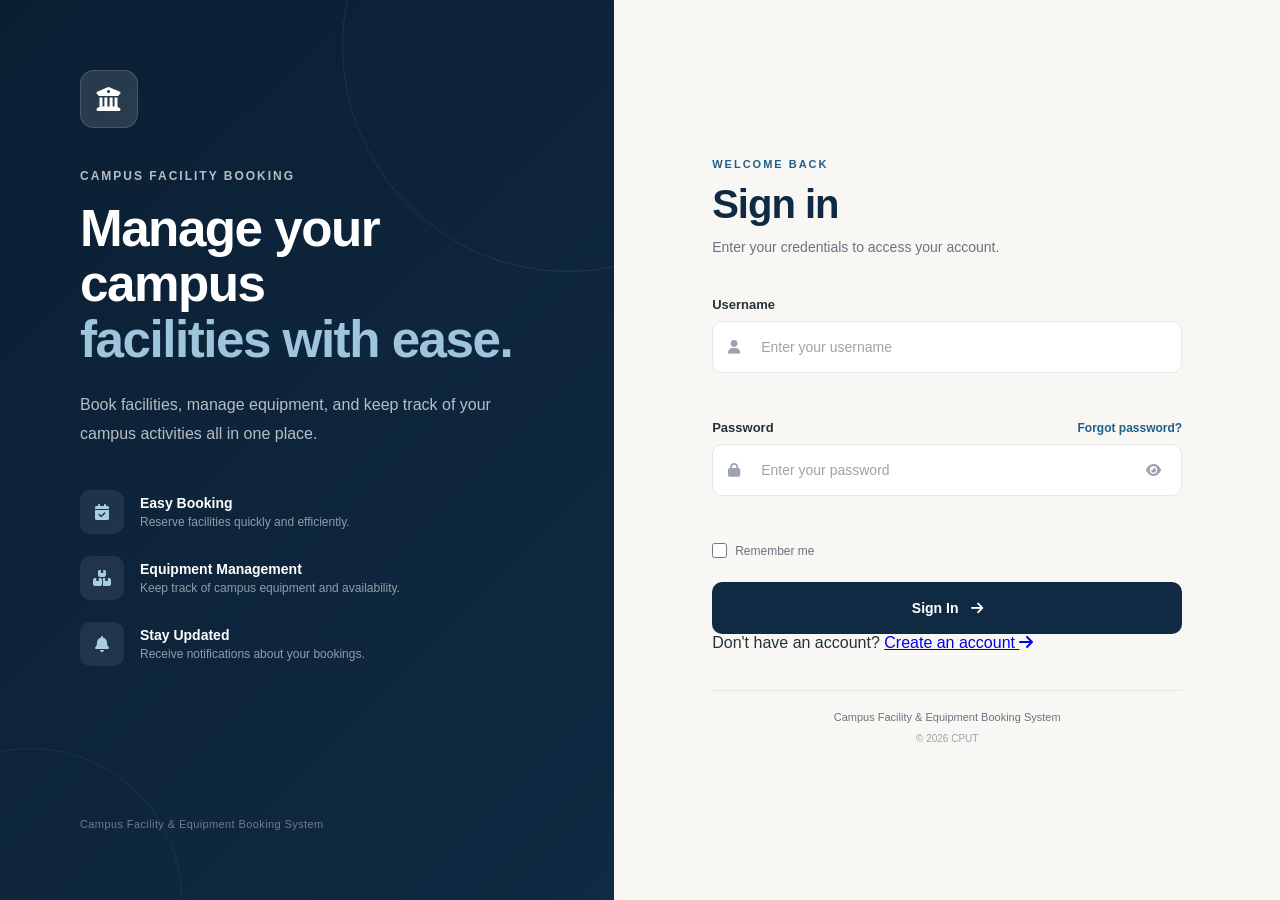
==== commit 29788d95: "updated with html pages" ====
--- a/src/main/resources/static/index.html
+++ b/src/main/resources/static/index.html
@@ -1,105 +1,208 @@
 <!DOCTYPE html>
 <html lang="en">
+
 <head>
+
     <meta charset="UTF-8">
     <meta name="viewport" content="width=device-width, initial-scale=1.0">
 
     <title>Login | Campus Facility Booking</title>
 
+    <!-- Login CSS -->
     <link rel="stylesheet" href="style.css">
 
     <!-- Font Awesome -->
     <link rel="stylesheet"
           href="https://cdnjs.cloudflare.com/ajax/libs/font-awesome/6.5.2/css/all.min.css">
+
 </head>
 
+
 <body>
 
 <div class="login-page">
 
-    <!-- LEFT SIDE -->
+
+    <!-- =========================================================
+         LEFT SIDE - BRANDING
+    ========================================================== -->
+
     <section class="login-branding">
 
         <div class="branding-content">
 
+
+            <!-- Logo -->
+
             <div class="logo">
+
                 <i class="fa-solid fa-building-columns"></i>
-            </div>
-
-            <span class="eyebrow">CAMPUS FACILITY BOOKING</span>
+
+            </div>
+
+
+            <!-- Eyebrow -->
+
+            <span class="eyebrow">
+                CAMPUS FACILITY BOOKING
+            </span>
+
+
+            <!-- Heading -->
 
             <h1>
                 Manage your campus
                 <span>facilities with ease.</span>
             </h1>
 
+
+            <!-- Description -->
+
             <p>
                 Book facilities, manage equipment, and keep track of
                 your campus activities all in one place.
             </p>
 
+
+            <!-- =================================================
+                 FEATURES
+            ================================================== -->
+
             <div class="branding-features">
 
+
+                <!-- Feature 1 -->
+
                 <div class="feature">
+
                     <div class="feature-icon">
+
                         <i class="fa-solid fa-calendar-check"></i>
+
                     </div>
 
                     <div>
-                        <strong>Easy Booking</strong>
-                        <span>Reserve facilities quickly and efficiently.</span>
-                    </div>
-                </div>
+
+                        <strong>
+                            Easy Booking
+                        </strong>
+
+                        <span>
+                            Reserve facilities quickly and efficiently.
+                        </span>
+
+                    </div>
+
+                </div>
+
+
+                <!-- Feature 2 -->
 
                 <div class="feature">
+
                     <div class="feature-icon">
+
                         <i class="fa-solid fa-boxes-stacked"></i>
+
                     </div>
 
                     <div>
-                        <strong>Equipment Management</strong>
-                        <span>Keep track of campus equipment and availability.</span>
-                    </div>
-                </div>
+
+                        <strong>
+                            Equipment Management
+                        </strong>
+
+                        <span>
+                            Keep track of campus equipment and availability.
+                        </span>
+
+                    </div>
+
+                </div>
+
+
+                <!-- Feature 3 -->
 
                 <div class="feature">
+
                     <div class="feature-icon">
+
                         <i class="fa-solid fa-bell"></i>
+
                     </div>
 
                     <div>
-                        <strong>Stay Updated</strong>
-                        <span>Receive notifications about your bookings.</span>
-                    </div>
+
+                        <strong>
+                            Stay Updated
+                        </strong>
+
+                        <span>
+                            Receive notifications about your bookings.
+                        </span>
+
+                    </div>
+
                 </div>
 
             </div>
 
         </div>
 
+
+        <!-- Branding Footer -->
+
         <div class="branding-footer">
-            <span>Campus Facility & Equipment Booking System</span>
+
+            <span>
+                Campus Facility & Equipment Booking System
+            </span>
+
         </div>
 
     </section>
 
 
-    <!-- RIGHT SIDE -->
+
+    <!-- =========================================================
+         RIGHT SIDE - LOGIN
+    ========================================================== -->
+
     <section class="login-section">
 
+
         <div class="login-card">
 
+
+            <!-- =================================================
+                 MOBILE LOGO
+            ================================================== -->
+
             <div class="mobile-logo">
+
                 <div class="logo">
+
                     <i class="fa-solid fa-building-columns"></i>
-                </div>
-            </div>
+
+                </div>
+
+            </div>
+
+
+
+            <!-- =================================================
+                 LOGIN HEADER
+            ================================================== -->
 
             <div class="login-header">
 
-                <span class="login-eyebrow">WELCOME BACK</span>
-
-                <h2>Sign in</h2>
+                <span class="login-eyebrow">
+                    WELCOME BACK
+                </span>
+
+                <h2>
+                    Sign in
+                </h2>
 
                 <p>
                     Enter your credentials to access your account.
@@ -108,10 +211,18 @@
             </div>
 
 
-            <!-- LOGIN FORM -->
+
+            <!-- =================================================
+                 LOGIN FORM
+            ================================================== -->
+
             <form id="loginForm">
 
-                <!-- USERNAME -->
+
+                <!-- =================================================
+                     USERNAME
+                ================================================== -->
+
                 <div class="form-group">
 
                     <label for="username">
@@ -132,12 +243,19 @@
 
                     </div>
 
-                    <small class="error-message" id="usernameError"></small>
-
-                </div>
-
-
-                <!-- PASSWORD -->
+                    <small
+                            class="error-message"
+                            id="usernameError">
+                    </small>
+
+                </div>
+
+
+
+                <!-- =================================================
+                     PASSWORD
+                ================================================== -->
+
                 <div class="form-group">
 
                     <div class="password-label">
@@ -146,11 +264,14 @@
                             Password
                         </label>
 
-                        <a href="#" id="forgotPassword">
+                        <a
+                                href="#"
+                                id="forgotPassword">
                             Forgot password?
                         </a>
 
                     </div>
+
 
                     <div class="input-wrapper">
 
@@ -164,23 +285,34 @@
                                 autocomplete="current-password"
                         >
 
+
+                        <!-- Password Toggle -->
+
                         <button
                                 type="button"
                                 class="password-toggle"
                                 id="togglePassword"
-                                aria-label="Show password"
-                        >
+                                aria-label="Show password">
+
                             <i class="fa-solid fa-eye"></i>
+
                         </button>
 
                     </div>
 
-                    <small class="error-message" id="passwordError"></small>
-
-                </div>
-
-
-                <!-- REMEMBER ME -->
+                    <small
+                            class="error-message"
+                            id="passwordError">
+                    </small>
+
+                </div>
+
+
+
+                <!-- =================================================
+                     REMEMBER ME
+                ================================================== -->
+
                 <div class="login-options">
 
                     <label class="remember-me">
@@ -190,30 +322,43 @@
                                 id="rememberMe"
                         >
 
-                        <span>Remember me</span>
+                        <span>
+                            Remember me
+                        </span>
 
                     </label>
 
                 </div>
 
 
-                <!-- GENERAL ERROR -->
+
+                <!-- =================================================
+                     LOGIN ERROR
+                ================================================== -->
+
                 <div
                         class="login-error"
                         id="loginError"
-                        role="alert"
-                >
+                        role="alert">
+
                     <i class="fa-solid fa-circle-exclamation"></i>
-                    <span>Invalid username or password.</span>
-                </div>
-
-
-                <!-- LOGIN BUTTON -->
+
+                    <span>
+                        Invalid username or password.
+                    </span>
+
+                </div>
+
+
+
+                <!-- =================================================
+                     LOGIN BUTTON
+                ================================================== -->
+
                 <button
                         type="submit"
                         class="login-button"
-                        id="loginButton"
-                >
+                        id="loginButton">
 
                     <span id="loginButtonText">
                         Sign In
@@ -221,13 +366,40 @@
 
                     <i
                             class="fa-solid fa-arrow-right"
-                            id="loginButtonIcon"
-                    ></i>
+                            id="loginButtonIcon">
+                    </i>
 
                 </button>
 
             </form>
 
+
+
+            <!-- =================================================
+                 REGISTER OPTION
+            ================================================== -->
+
+            <div class="register-option">
+
+                <span>
+                    Don't have an account?
+                </span>
+
+                <a href="register.html">
+
+                    Create an account
+
+                    <i class="fa-solid fa-arrow-right"></i>
+
+                </a>
+
+            </div>
+
+
+
+            <!-- =================================================
+                 LOGIN FOOTER
+            ================================================== -->
 
             <div class="login-footer">
 
@@ -241,13 +413,21 @@
 
             </div>
 
+
         </div>
 
     </section>
 
 </div>
 
+
+
+<!-- =========================================================
+     JAVASCRIPT
+========================================================= -->
+
 <script src="script.js"></script>
 
 </body>
+
 </html>
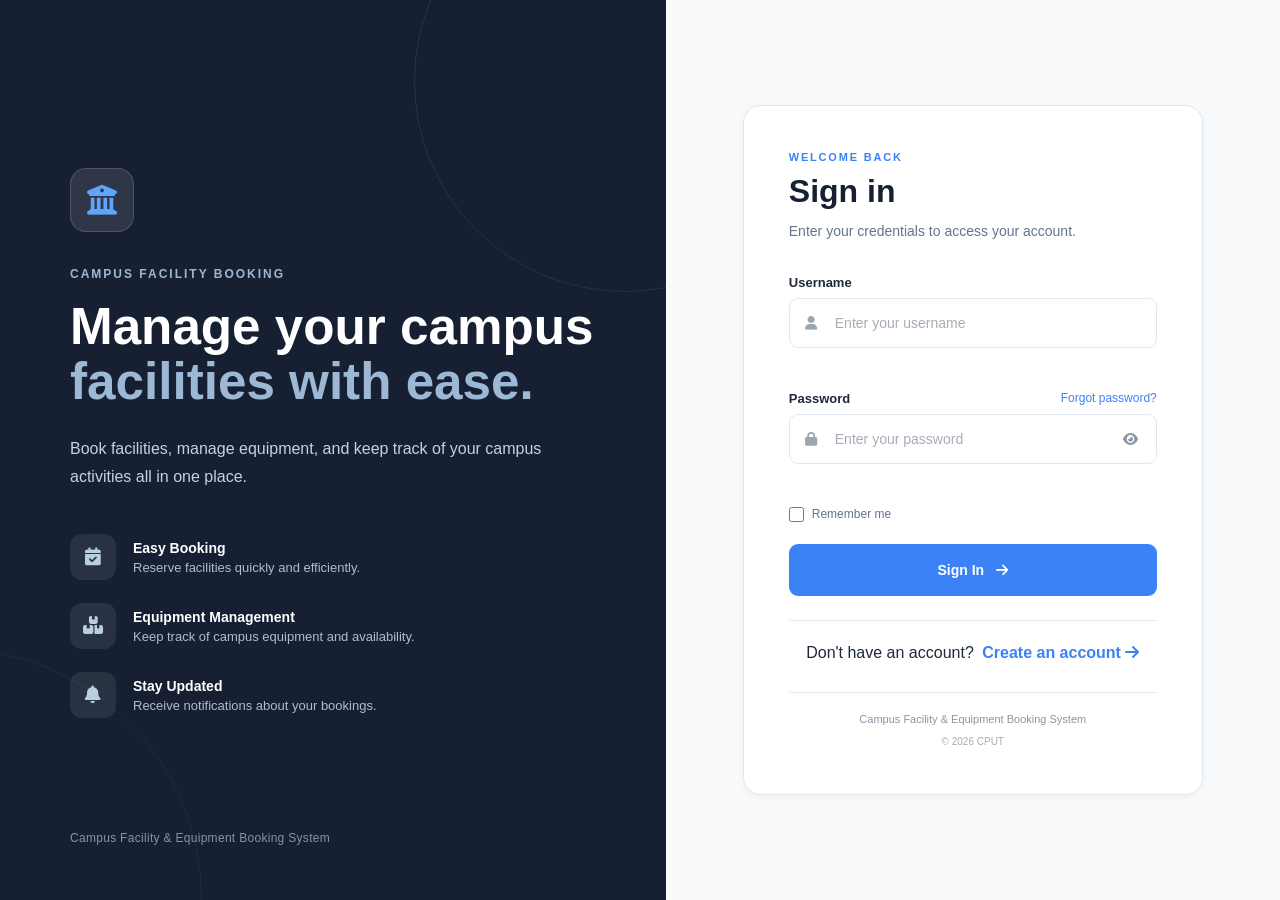
==== commit 9ada92e5: "updated" ====
--- a/src/main/resources/static/index.html
+++ b/src/main/resources/static/index.html
@@ -9,7 +9,7 @@
     <title>Login | Campus Facility Booking</title>
 
     <!-- Login CSS -->
-    <link rel="stylesheet" href="style.css">
+    <link rel="stylesheet" href="login.css">
 
     <!-- Font Awesome -->
     <link rel="stylesheet"
@@ -426,7 +426,7 @@
      JAVASCRIPT
 ========================================================= -->
 
-<script src="script.js"></script>
+<script src="login.js"></script>
 
 </body>
 
--- a/src/main/resources/static/login.css
+++ b/src/main/resources/static/login.css
@@ -0,0 +1,754 @@
+/* =========================================================
+   GLOBAL
+========================================================= */
+
+* {
+    margin: 0;
+    padding: 0;
+    box-sizing: border-box;
+}
+
+:root {
+    --navy: #172033;
+    --navy-light: #202b42;
+
+    --blue: #3b82f6;
+    --blue-dark: #2563eb;
+    --blue-soft: #eff6ff;
+
+    --white: #ffffff;
+    --ivory: #f8fafc;
+    --light-gray: #f1f5f9;
+    --border: #e2e8f0;
+
+    --text: #1e293b;
+    --muted: #64748b;
+
+    --success: #16a34a;
+    --success-light: #f0fdf4;
+
+    --danger: #dc2626;
+    --danger-light: #fef2f2;
+
+    --shadow-sm: 0 2px 8px rgba(15, 23, 42, 0.05);
+    --shadow-md: 0 8px 24px rgba(15, 23, 42, 0.08);
+}
+
+body {
+    font-family: Arial, Helvetica, sans-serif;
+    background: var(--ivory);
+    color: var(--text);
+    min-height: 100vh;
+}
+
+
+/* =========================================================
+   LOGIN PAGE
+========================================================= */
+
+.login-page {
+    min-height: 100vh;
+    display: flex;
+}
+
+
+/* =========================================================
+   LEFT BRANDING SECTION
+========================================================= */
+
+.login-branding {
+    width: 52%;
+    min-height: 100vh;
+    background: var(--navy);
+    color: var(--white);
+
+    display: flex;
+    flex-direction: column;
+    justify-content: space-between;
+
+    padding: 55px 70px;
+    position: relative;
+    overflow: hidden;
+}
+
+
+/* Decorative circles */
+
+.login-branding::before {
+    content: "";
+    position: absolute;
+
+    width: 420px;
+    height: 420px;
+
+    border: 1px solid rgba(255, 255, 255, 0.08);
+    border-radius: 50%;
+
+    right: -170px;
+    top: -130px;
+}
+
+.login-branding::after {
+    content: "";
+    position: absolute;
+
+    width: 500px;
+    height: 500px;
+
+    border: 1px solid rgba(255, 255, 255, 0.05);
+    border-radius: 50%;
+
+    left: -300px;
+    bottom: -250px;
+}
+
+
+/* Branding content */
+
+.branding-content {
+    position: relative;
+    z-index: 2;
+
+    max-width: 620px;
+    margin: auto 0;
+}
+
+
+/* Logo */
+
+.logo {
+    width: 64px;
+    height: 64px;
+
+    display: flex;
+    align-items: center;
+    justify-content: center;
+
+    background: rgba(255, 255, 255, 0.1);
+
+    border: 1px solid rgba(255, 255, 255, 0.15);
+
+    border-radius: 16px;
+
+    margin-bottom: 32px;
+}
+
+.logo i {
+    font-size: 30px;
+    color: #60a5fa;
+}
+
+
+/* Eyebrow */
+
+.eyebrow {
+    display: inline-block;
+
+    font-size: 12px;
+    font-weight: 700;
+
+    letter-spacing: 2px;
+
+    color: #9db8d4;
+
+    margin-bottom: 18px;
+}
+
+
+/* Main heading */
+
+.branding-content h1 {
+    font-size: clamp(42px, 4vw, 64px);
+    line-height: 1.08;
+
+    font-weight: 700;
+
+    margin-bottom: 25px;
+}
+
+.branding-content h1 span {
+    display: block;
+    color: #9db8d4;
+}
+
+
+/* Description */
+
+.branding-content > p {
+    max-width: 540px;
+
+    font-size: 16px;
+    line-height: 1.8;
+
+    color: #c5d2df;
+
+    margin-bottom: 42px;
+}
+
+
+/* =========================================================
+   FEATURES
+========================================================= */
+
+.branding-features {
+    display: flex;
+    flex-direction: column;
+    gap: 23px;
+}
+
+.feature {
+    display: flex;
+    align-items: center;
+    gap: 17px;
+}
+
+.feature-icon {
+    width: 46px;
+    height: 46px;
+
+    flex-shrink: 0;
+
+    display: flex;
+    align-items: center;
+    justify-content: center;
+
+    background: rgba(255, 255, 255, 0.08);
+
+    border-radius: 12px;
+}
+
+.feature-icon i {
+    font-size: 18px;
+    color: #b9cee1;
+}
+
+.feature strong {
+    display: block;
+
+    font-size: 14px;
+
+    margin-bottom: 4px;
+}
+
+.feature span {
+    display: block;
+
+    color: #aebdcd;
+
+    font-size: 13px;
+}
+
+
+/* Branding footer */
+
+.branding-footer {
+    position: relative;
+    z-index: 2;
+
+    color: #8195aa;
+
+    font-size: 12px;
+
+    letter-spacing: 0.3px;
+}
+
+
+/* =========================================================
+   RIGHT LOGIN SECTION
+========================================================= */
+
+.login-section {
+    width: 48%;
+    min-height: 100vh;
+
+    background: var(--ivory);
+
+    display: flex;
+    align-items: center;
+    justify-content: center;
+
+    padding: 50px;
+}
+
+
+/* Login card */
+
+.login-card {
+    width: 100%;
+    max-width: 460px;
+
+    background: var(--white);
+
+    border: 1px solid var(--border);
+
+    border-radius: 18px;
+
+    padding: 45px;
+
+    box-shadow: var(--shadow-sm);
+}
+
+
+/* Mobile logo */
+
+.mobile-logo {
+    display: none;
+}
+
+
+/* =========================================================
+   LOGIN HEADER
+========================================================= */
+
+.login-header {
+    margin-bottom: 32px;
+}
+
+.login-eyebrow {
+    display: block;
+
+    color: var(--blue);
+
+    font-size: 11px;
+    font-weight: 700;
+
+    letter-spacing: 1.8px;
+
+    margin-bottom: 10px;
+}
+
+.login-header h2 {
+    font-size: 32px;
+
+    color: var(--navy);
+
+    margin-bottom: 10px;
+}
+
+.login-header p {
+    color: var(--muted);
+
+    font-size: 14px;
+
+    line-height: 1.6;
+}
+
+
+/* =========================================================
+   FORM
+========================================================= */
+
+.form-group {
+    margin-bottom: 22px;
+}
+
+.form-group label {
+    display: block;
+
+    font-size: 13px;
+    font-weight: 600;
+
+    color: var(--text);
+
+    margin-bottom: 8px;
+}
+
+
+/* Password label */
+
+.password-label {
+    display: flex;
+    justify-content: space-between;
+    align-items: center;
+
+    margin-bottom: 8px;
+}
+
+.password-label label {
+    margin-bottom: 0;
+}
+
+.password-label a {
+    font-size: 12px;
+
+    color: var(--blue);
+
+    text-decoration: none;
+}
+
+.password-label a:hover {
+    text-decoration: underline;
+}
+
+
+/* Input wrapper */
+
+.input-wrapper {
+    position: relative;
+}
+
+.input-wrapper > i {
+    position: absolute;
+
+    left: 16px;
+    top: 50%;
+
+    transform: translateY(-50%);
+
+    color: #9aa6b2;
+
+    font-size: 14px;
+
+    pointer-events: none;
+}
+
+.input-wrapper input {
+    width: 100%;
+
+    height: 50px;
+
+    border: 1px solid var(--border);
+
+    border-radius: 9px;
+
+    background: var(--white);
+
+    padding: 0 45px;
+
+    font-size: 14px;
+
+    color: var(--text);
+
+    outline: none;
+
+    transition: 0.2s ease;
+}
+
+.input-wrapper input:focus {
+    border-color: var(--blue);
+
+    background: var(--white);
+
+    box-shadow: 0 0 0 3px rgba(59, 130, 246, 0.08);
+}
+
+.input-wrapper input::placeholder {
+    color: #a5adb7;
+}
+
+
+/* Password toggle */
+
+.password-toggle {
+    position: absolute;
+
+    right: 14px;
+    top: 50%;
+
+    transform: translateY(-50%);
+
+    border: none;
+    background: transparent;
+
+    color: #8c98a5;
+
+    cursor: pointer;
+
+    padding: 5px;
+}
+
+.password-toggle:hover {
+    color: var(--blue);
+}
+
+
+/* Error messages */
+
+.error-message {
+    display: block;
+
+    min-height: 16px;
+
+    color: var(--danger);
+
+    font-size: 11px;
+
+    margin-top: 5px;
+}
+
+
+/* =========================================================
+   LOGIN OPTIONS
+========================================================= */
+
+.login-options {
+    display: flex;
+    justify-content: space-between;
+    align-items: center;
+
+    margin: 4px 0 22px;
+}
+
+.remember-me {
+    display: flex;
+    align-items: center;
+    gap: 8px;
+
+    color: var(--muted);
+
+    font-size: 12px;
+
+    cursor: pointer;
+}
+
+.remember-me input {
+    width: 15px;
+    height: 15px;
+
+    accent-color: var(--blue);
+
+    cursor: pointer;
+}
+
+
+/* =========================================================
+   GENERAL LOGIN ERROR
+========================================================= */
+
+.login-error {
+    display: none;
+
+    align-items: center;
+    gap: 9px;
+
+    background: var(--danger-light);
+
+    border: 1px solid #fecaca;
+
+    color: var(--danger);
+
+    border-radius: 8px;
+
+    padding: 11px 13px;
+
+    font-size: 12px;
+
+    margin-bottom: 18px;
+}
+
+.login-error.show {
+    display: flex;
+}
+
+
+/* =========================================================
+   LOGIN BUTTON
+========================================================= */
+
+.login-button {
+    width: 100%;
+    height: 52px;
+
+    display: flex;
+    align-items: center;
+    justify-content: center;
+
+    gap: 12px;
+
+    border: none;
+
+    border-radius: 9px;
+
+    background: var(--blue);
+
+    color: var(--white);
+
+    font-size: 14px;
+    font-weight: 600;
+
+    cursor: pointer;
+
+    transition: 0.2s ease;
+}
+
+.login-button:hover {
+    background: var(--blue-dark);
+
+    transform: translateY(-1px);
+
+    box-shadow: var(--shadow-sm);
+}
+
+.login-button:active {
+    transform: translateY(0);
+}
+
+.login-button:disabled {
+    opacity: 0.7;
+
+    cursor: not-allowed;
+
+    transform: none;
+}
+
+
+/* =========================================================
+   REGISTER OPTION
+========================================================= */
+
+.register-option {
+    text-align: center;
+
+    margin-top: 24px;
+
+    padding-top: 23px;
+
+    border-top: 1px solid var(--border);
+}
+
+.register-option p {
+    color: var(--muted);
+
+    font-size: 13px;
+
+    margin: 0;
+}
+
+.register-option a {
+    color: var(--blue);
+
+    font-weight: 600;
+
+    text-decoration: none;
+
+    margin-left: 4px;
+}
+
+.register-option a:hover {
+    text-decoration: underline;
+}
+
+
+/* =========================================================
+   LOGIN FOOTER
+========================================================= */
+
+.login-footer {
+    text-align: center;
+
+    margin-top: 30px;
+
+    padding-top: 20px;
+
+    border-top: 1px solid var(--border);
+}
+
+.login-footer p {
+    color: #8a95a1;
+
+    font-size: 11px;
+
+    margin-bottom: 6px;
+}
+
+.login-footer span {
+    color: #a4adb7;
+
+    font-size: 10px;
+}
+
+
+/* =========================================================
+   RESPONSIVE
+========================================================= */
+
+@media (max-width: 1000px) {
+
+    .login-branding {
+        width: 48%;
+        padding: 45px;
+    }
+
+    .login-section {
+        width: 52%;
+        padding: 35px;
+    }
+
+    .login-card {
+        padding: 35px;
+    }
+
+    .branding-content h1 {
+        font-size: 42px;
+    }
+}
+
+
+@media (max-width: 760px) {
+
+    .login-page {
+        display: block;
+    }
+
+    .login-branding {
+        display: none;
+    }
+
+    .login-section {
+        width: 100%;
+        min-height: 100vh;
+
+        padding: 25px 18px;
+    }
+
+    .login-card {
+        max-width: 480px;
+
+        padding: 32px 25px;
+
+        border-radius: 14px;
+    }
+
+    .mobile-logo {
+        display: flex;
+
+        justify-content: center;
+
+        margin-bottom: 25px;
+    }
+
+    .mobile-logo .logo {
+        margin-bottom: 0;
+
+        background: var(--navy);
+    }
+
+    .login-header {
+        text-align: center;
+    }
+
+    .login-header h2 {
+        font-size: 28px;
+    }
+}
+
+
+@media (max-width: 420px) {
+
+    .login-section {
+        padding: 15px;
+    }
+
+    .login-card {
+        padding: 28px 20px;
+    }
+
+    .login-header h2 {
+        font-size: 26px;
+    }
+
+    .password-label {
+        align-items: flex-start;
+        gap: 10px;
+    }
+}
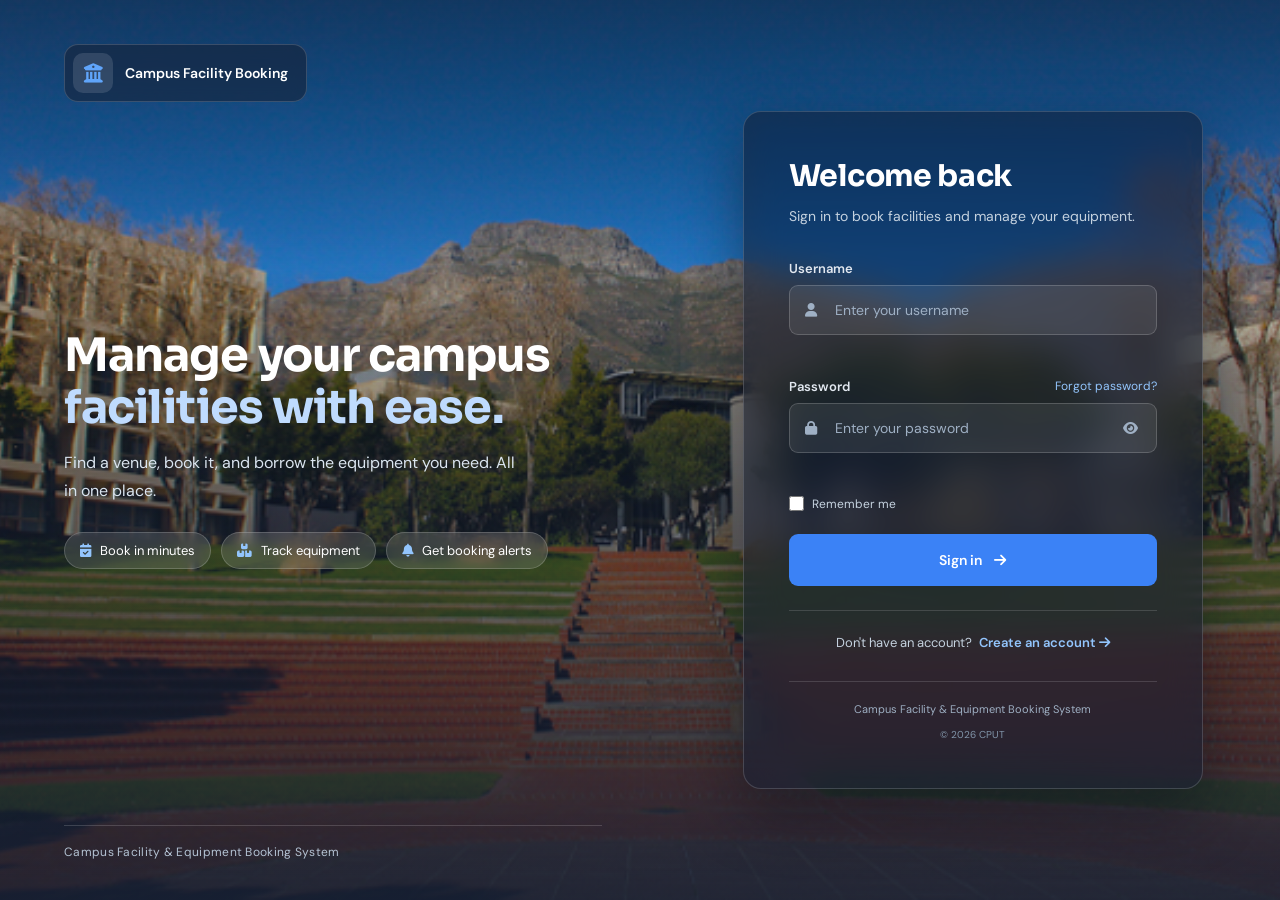
==== commit 7fc5e77c: "Redesign login page with campus photo Co-authored-by: Copilot <223556219+Copilot@users.noreply.githu" ====
--- a/src/main/resources/static/index.html
+++ b/src/main/resources/static/index.html
@@ -2,166 +2,66 @@
 <html lang="en">
 
 <head>
-
     <meta charset="UTF-8">
     <meta name="viewport" content="width=device-width, initial-scale=1.0">
 
     <title>Login | Campus Facility Booking</title>
 
-    <!-- Login CSS -->
-    <link rel="stylesheet" href="login.css">
+    <!-- Fonts -->
+    <link rel="preconnect" href="https://fonts.googleapis.com">
+    <link rel="preconnect" href="https://fonts.gstatic.com" crossorigin>
+    <link href="https://fonts.googleapis.com/css2?family=DM+Sans:wght@400;500;600;700&family=Sora:wght@600;700&display=swap" rel="stylesheet">
 
     <!-- Font Awesome -->
     <link rel="stylesheet"
           href="https://cdnjs.cloudflare.com/ajax/libs/font-awesome/6.5.2/css/all.min.css">
 
+    <!-- Login CSS -->
+    <link rel="stylesheet" href="style.css">
 </head>
-
 
 <body>
 
 <div class="login-page">
 
-
-    <!-- =========================================================
-         LEFT SIDE - BRANDING
-    ========================================================== -->
+    <!-- LEFT SIDE - BRANDING (photo: images/campus.jpg) -->
 
     <section class="login-branding">
 
+        <!-- Brand -->
+        <div class="brand-row">
+            <div class="logo">
+                <i class="fa-solid fa-building-columns"></i>
+            </div>
+            <span class="brand-name">Campus Facility Booking</span>
+        </div>
+
+        <!-- Headline -->
         <div class="branding-content">
-
-
-            <!-- Logo -->
-
-            <div class="logo">
-
-                <i class="fa-solid fa-building-columns"></i>
-
-            </div>
-
-
-            <!-- Eyebrow -->
-
-            <span class="eyebrow">
-                CAMPUS FACILITY BOOKING
-            </span>
-
-
-            <!-- Heading -->
 
             <h1>
                 Manage your campus
                 <span>facilities with ease.</span>
             </h1>
 
-
-            <!-- Description -->
-
             <p>
-                Book facilities, manage equipment, and keep track of
-                your campus activities all in one place.
+                Find a venue, book it, and borrow the equipment you need.
+                All in one place.
             </p>
 
-
-            <!-- =================================================
-                 FEATURES
-            ================================================== -->
-
-            <div class="branding-features">
-
-
-                <!-- Feature 1 -->
-
-                <div class="feature">
-
-                    <div class="feature-icon">
-
-                        <i class="fa-solid fa-calendar-check"></i>
-
-                    </div>
-
-                    <div>
-
-                        <strong>
-                            Easy Booking
-                        </strong>
-
-                        <span>
-                            Reserve facilities quickly and efficiently.
-                        </span>
-
-                    </div>
-
-                </div>
-
-
-                <!-- Feature 2 -->
-
-                <div class="feature">
-
-                    <div class="feature-icon">
-
-                        <i class="fa-solid fa-boxes-stacked"></i>
-
-                    </div>
-
-                    <div>
-
-                        <strong>
-                            Equipment Management
-                        </strong>
-
-                        <span>
-                            Keep track of campus equipment and availability.
-                        </span>
-
-                    </div>
-
-                </div>
-
-
-                <!-- Feature 3 -->
-
-                <div class="feature">
-
-                    <div class="feature-icon">
-
-                        <i class="fa-solid fa-bell"></i>
-
-                    </div>
-
-                    <div>
-
-                        <strong>
-                            Stay Updated
-                        </strong>
-
-                        <span>
-                            Receive notifications about your bookings.
-                        </span>
-
-                    </div>
-
-                </div>
-
-            </div>
+            <ul class="branding-features">
+                <li><i class="fa-solid fa-calendar-check"></i>Book in minutes</li>
+                <li><i class="fa-solid fa-boxes-stacked"></i>Track equipment</li>
+                <li><i class="fa-solid fa-bell"></i>Get booking alerts</li>
+            </ul>
 
         </div>
 
-
-        <!-- Branding Footer -->
-
         <div class="branding-footer">
-
-            <span>
-                Campus Facility & Equipment Booking System
-            </span>
-
+            <span>Campus Facility &amp; Equipment Booking System</span>
         </div>
 
     </section>
-
 
 
     <!-- =========================================================
@@ -170,249 +70,106 @@
 
     <section class="login-section">
 
-
         <div class="login-card">
 
-
-            <!-- =================================================
-                 MOBILE LOGO
-            ================================================== -->
-
+            <!-- Mobile logo -->
             <div class="mobile-logo">
-
                 <div class="logo">
-
                     <i class="fa-solid fa-building-columns"></i>
-
                 </div>
-
             </div>
 
-
-
-            <!-- =================================================
-                 LOGIN HEADER
-            ================================================== -->
-
+            <!-- Header -->
             <div class="login-header">
-
-                <span class="login-eyebrow">
-                    WELCOME BACK
-                </span>
-
-                <h2>
-                    Sign in
-                </h2>
-
-                <p>
-                    Enter your credentials to access your account.
-                </p>
-
+                <h2>Welcome back</h2>
+                <p>Sign in to book facilities and manage your equipment.</p>
             </div>
 
-
-
-            <!-- =================================================
-                 LOGIN FORM
-            ================================================== -->
-
+            <!-- Form -->
             <form id="loginForm">
 
-
-                <!-- =================================================
-                     USERNAME
-                ================================================== -->
-
+                <!-- Username -->
                 <div class="form-group">
-
-                    <label for="username">
-                        Username
-                    </label>
+                    <label for="username">Username</label>
 
                     <div class="input-wrapper">
-
                         <i class="fa-solid fa-user"></i>
-
                         <input
                                 type="text"
                                 id="username"
                                 name="username"
                                 placeholder="Enter your username"
-                                autocomplete="username"
-                        >
-
+                                autocomplete="username">
                     </div>
 
-                    <small
-                            class="error-message"
-                            id="usernameError">
-                    </small>
-
+                    <small class="error-message" id="usernameError"></small>
                 </div>
 
-
-
-                <!-- =================================================
-                     PASSWORD
-                ================================================== -->
-
+                <!-- Password -->
                 <div class="form-group">
 
                     <div class="password-label">
-
-                        <label for="password">
-                            Password
-                        </label>
-
-                        <a
-                                href="#"
-                                id="forgotPassword">
-                            Forgot password?
-                        </a>
-
+                        <label for="password">Password</label>
+                        <a href="#" id="forgotPassword">Forgot password?</a>
                     </div>
 
-
                     <div class="input-wrapper">
-
                         <i class="fa-solid fa-lock"></i>
-
                         <input
                                 type="password"
                                 id="password"
                                 name="password"
                                 placeholder="Enter your password"
-                                autocomplete="current-password"
-                        >
-
-
-                        <!-- Password Toggle -->
+                                autocomplete="current-password">
 
                         <button
                                 type="button"
                                 class="password-toggle"
                                 id="togglePassword"
                                 aria-label="Show password">
-
                             <i class="fa-solid fa-eye"></i>
-
                         </button>
-
                     </div>
 
-                    <small
-                            class="error-message"
-                            id="passwordError">
-                    </small>
-
+                    <small class="error-message" id="passwordError"></small>
                 </div>
 
-
-
-                <!-- =================================================
-                     REMEMBER ME
-                ================================================== -->
-
+                <!-- Remember me -->
                 <div class="login-options">
-
                     <label class="remember-me">
-
-                        <input
-                                type="checkbox"
-                                id="rememberMe"
-                        >
-
-                        <span>
-                            Remember me
-                        </span>
-
+                        <input type="checkbox" id="rememberMe">
+                        <span>Remember me</span>
                     </label>
-
                 </div>
 
-
-
-                <!-- =================================================
-                     LOGIN ERROR
-                ================================================== -->
-
-                <div
-                        class="login-error"
-                        id="loginError"
-                        role="alert">
-
+                <!-- Login error -->
+                <div class="login-error" id="loginError" role="alert">
                     <i class="fa-solid fa-circle-exclamation"></i>
-
-                    <span>
-                        Invalid username or password.
-                    </span>
-
+                    <span>Invalid username or password.</span>
                 </div>
 
-
-
-                <!-- =================================================
-                     LOGIN BUTTON
-                ================================================== -->
-
-                <button
-                        type="submit"
-                        class="login-button"
-                        id="loginButton">
-
-                    <span id="loginButtonText">
-                        Sign In
-                    </span>
-
-                    <i
-                            class="fa-solid fa-arrow-right"
-                            id="loginButtonIcon">
-                    </i>
-
+                <!-- Button -->
+                <button type="submit" class="login-button" id="loginButton">
+                    <span id="loginButtonText">Sign in</span>
+                    <i class="fa-solid fa-arrow-right" id="loginButtonIcon"></i>
                 </button>
 
             </form>
 
-
-
-            <!-- =================================================
-                 REGISTER OPTION
-            ================================================== -->
-
+            <!-- Register -->
             <div class="register-option">
-
-                <span>
-                    Don't have an account?
-                </span>
-
+                <span>Don't have an account?</span>
                 <a href="register.html">
-
                     Create an account
-
                     <i class="fa-solid fa-arrow-right"></i>
-
                 </a>
-
             </div>
 
-
-
-            <!-- =================================================
-                 LOGIN FOOTER
-            ================================================== -->
-
+            <!-- Footer -->
             <div class="login-footer">
-
-                <p>
-                    Campus Facility & Equipment Booking System
-                </p>
-
-                <span>
-                    © 2026 CPUT
-                </span>
-
+                <p>Campus Facility &amp; Equipment Booking System</p>
+                <span>&copy; 2026 CPUT</span>
             </div>
-
 
         </div>
 
@@ -420,14 +177,7 @@
 
 </div>
 
-
-
-<!-- =========================================================
-     JAVASCRIPT
-========================================================= -->
-
-<script src="login.js"></script>
+<script src="script.js"></script>
 
 </body>
-
 </html>
--- a/src/main/resources/static/style.css
+++ b/src/main/resources/static/style.css
@@ -0,0 +1,813 @@
+/* =========================================================
+   GLOBAL
+========================================================= */
+
+* {
+    margin: 0;
+    padding: 0;
+    box-sizing: border-box;
+}
+
+:root {
+    --navy: #172033;
+    --navy-light: #202b42;
+
+    --blue: #3b82f6;
+    --blue-dark: #2563eb;
+    --blue-soft: #eff6ff;
+
+    --white: #ffffff;
+    --ivory: #f8fafc;
+    --light-gray: #f1f5f9;
+    --border: #e2e8f0;
+
+    --text: #1e293b;
+    --muted: #64748b;
+
+    --success: #16a34a;
+    --success-light: #f0fdf4;
+
+    --danger: #dc2626;
+    --danger-light: #fef2f2;
+
+    --shadow-sm: 0 2px 8px rgba(15, 23, 42, 0.05);
+    --shadow-md: 0 8px 24px rgba(15, 23, 42, 0.08);
+
+    --font-body: "DM Sans", Arial, Helvetica, sans-serif;
+    --font-display: "Sora", "DM Sans", Arial, Helvetica, sans-serif;
+}
+
+body {
+    font-family: var(--font-body);
+    background: var(--ivory);
+    color: var(--text);
+    min-height: 100vh;
+}
+
+:focus-visible {
+    outline: 2px solid var(--blue);
+    outline-offset: 2px;
+}
+
+
+/* =========================================================
+   LOGIN PAGE
+========================================================= */
+
+.login-page {
+    min-height: 100vh;
+    display: flex;
+}
+
+
+/* =========================================================
+   LEFT BRANDING SECTION  (full-bleed campus photo)
+   Save your photo as images/campus.jpg
+========================================================= */
+
+.login-branding {
+    width: 52%;
+    min-height: 100vh;
+
+    color: var(--white);
+
+    display: flex;
+    flex-direction: column;
+    justify-content: space-between;
+
+    padding: 44px 64px 40px;
+    position: relative;
+    overflow: hidden;
+
+    /* Photo, with navy as the fallback if the file is missing */
+    background: var(--navy) url("images/campus.jpg") center / cover no-repeat;
+}
+
+/* Navy tint: light in the middle so the photo shows, darker top and bottom for text */
+.login-branding::before {
+    content: "";
+    position: absolute;
+    inset: 0;
+
+    background: linear-gradient(
+        180deg,
+        rgba(23, 32, 51, 0.70) 0%,
+        rgba(23, 32, 51, 0.10) 26%,
+        rgba(23, 32, 51, 0.62) 52%,
+        rgba(23, 32, 51, 0.94) 100%
+    );
+}
+
+.login-branding > * {
+    position: relative;
+    z-index: 1;
+}
+
+
+/* Brand chip (top) */
+
+.brand-row {
+    align-self: flex-start;
+
+    display: flex;
+    align-items: center;
+    gap: 12px;
+
+    padding: 8px 18px 8px 8px;
+
+    background: rgba(23, 32, 51, 0.55);
+    border: 1px solid rgba(255, 255, 255, 0.16);
+    border-radius: 14px;
+
+    backdrop-filter: blur(10px);
+    -webkit-backdrop-filter: blur(10px);
+}
+
+.logo {
+    width: 40px;
+    height: 40px;
+
+    display: flex;
+    align-items: center;
+    justify-content: center;
+
+    background: rgba(255, 255, 255, 0.12);
+    border-radius: 10px;
+}
+
+.logo i {
+    font-size: 19px;
+    color: #60a5fa;
+}
+
+.brand-name {
+    font-size: 14px;
+    font-weight: 600;
+    color: var(--white);
+}
+
+
+/* Headline block (bottom) */
+
+.branding-content {
+    max-width: 600px;
+}
+
+.branding-content h1 {
+    font-family: var(--font-display);
+    font-size: clamp(34px, 3.6vw, 52px);
+    line-height: 1.12;
+    letter-spacing: -0.02em;
+    font-weight: 700;
+
+    margin-bottom: 16px;
+}
+
+.branding-content h1 span {
+    display: block;
+    color: #bfdbfe;
+}
+
+.branding-content > p {
+    max-width: 460px;
+
+    font-size: 16px;
+    line-height: 1.7;
+
+    color: #dbe5f0;
+
+    margin-bottom: 28px;
+}
+
+
+/* Feature pills */
+
+.branding-features {
+    list-style: none;
+
+    display: flex;
+    flex-wrap: wrap;
+    gap: 10px;
+}
+
+.branding-features li {
+    display: flex;
+    align-items: center;
+    gap: 9px;
+
+    padding: 9px 15px;
+
+    font-size: 13px;
+    color: var(--white);
+
+    background: rgba(255, 255, 255, 0.12);
+    border: 1px solid rgba(255, 255, 255, 0.18);
+    border-radius: 999px;
+
+    backdrop-filter: blur(8px);
+    -webkit-backdrop-filter: blur(8px);
+}
+
+.branding-features i {
+    font-size: 13px;
+    color: #93c5fd;
+}
+
+
+/* Footer */
+
+.branding-footer {
+    margin-top: 28px;
+    padding-top: 18px;
+
+    border-top: 1px solid rgba(255, 255, 255, 0.16);
+
+    color: #b3c2d3;
+    font-size: 12px;
+    letter-spacing: 0.3px;
+}
+
+
+/* =========================================================
+   RIGHT LOGIN SECTION
+========================================================= */
+
+.login-section {
+    width: 48%;
+    min-height: 100vh;
+
+    background: var(--ivory);
+
+    display: flex;
+    align-items: center;
+    justify-content: center;
+
+    padding: 50px;
+}
+
+.login-card {
+    width: 100%;
+    max-width: 460px;
+
+    background: var(--white);
+    border: 1px solid var(--border);
+    border-radius: 18px;
+
+    padding: 45px;
+
+    box-shadow: var(--shadow-sm);
+}
+
+.mobile-logo {
+    display: none;
+}
+
+
+/* =========================================================
+   LOGIN HEADER
+========================================================= */
+
+.login-header {
+    margin-bottom: 32px;
+}
+
+.login-header h2 {
+    font-family: var(--font-display);
+    font-size: 30px;
+    letter-spacing: -0.01em;
+
+    color: var(--navy);
+
+    margin-bottom: 10px;
+}
+
+.login-header p {
+    color: var(--muted);
+    font-size: 14px;
+    line-height: 1.6;
+}
+
+
+/* =========================================================
+   FORM
+========================================================= */
+
+.form-group {
+    margin-bottom: 22px;
+}
+
+.form-group label {
+    display: block;
+
+    font-size: 13px;
+    font-weight: 600;
+
+    color: var(--text);
+
+    margin-bottom: 8px;
+}
+
+.password-label {
+    display: flex;
+    justify-content: space-between;
+    align-items: center;
+
+    margin-bottom: 8px;
+}
+
+.password-label label {
+    margin-bottom: 0;
+}
+
+.password-label a {
+    font-size: 12px;
+    color: var(--blue);
+    text-decoration: none;
+}
+
+.password-label a:hover {
+    text-decoration: underline;
+}
+
+.input-wrapper {
+    position: relative;
+}
+
+.input-wrapper > i {
+    position: absolute;
+
+    left: 16px;
+    top: 50%;
+
+    transform: translateY(-50%);
+
+    color: #9aa6b2;
+    font-size: 14px;
+
+    pointer-events: none;
+}
+
+.input-wrapper input {
+    width: 100%;
+    height: 50px;
+
+    border: 1px solid var(--border);
+    border-radius: 9px;
+
+    background: var(--white);
+
+    padding: 0 45px;
+
+    font-family: inherit;
+    font-size: 14px;
+    color: var(--text);
+
+    outline: none;
+
+    transition: 0.2s ease;
+}
+
+.input-wrapper input:focus {
+    border-color: var(--blue);
+    background: var(--white);
+    box-shadow: 0 0 0 3px rgba(59, 130, 246, 0.12);
+}
+
+.input-wrapper input::placeholder {
+    color: #a5adb7;
+}
+
+.password-toggle {
+    position: absolute;
+
+    right: 14px;
+    top: 50%;
+
+    transform: translateY(-50%);
+
+    border: none;
+    background: transparent;
+
+    color: #8c98a5;
+    cursor: pointer;
+
+    padding: 5px;
+}
+
+.password-toggle:hover {
+    color: var(--blue);
+}
+
+.error-message {
+    display: block;
+
+    min-height: 16px;
+
+    color: var(--danger);
+    font-size: 11px;
+
+    margin-top: 5px;
+}
+
+
+/* =========================================================
+   LOGIN OPTIONS
+========================================================= */
+
+.login-options {
+    display: flex;
+    justify-content: space-between;
+    align-items: center;
+
+    margin: 4px 0 22px;
+}
+
+.remember-me {
+    display: flex;
+    align-items: center;
+    gap: 8px;
+
+    color: var(--muted);
+    font-size: 12px;
+
+    cursor: pointer;
+}
+
+.remember-me input {
+    width: 15px;
+    height: 15px;
+
+    accent-color: var(--blue);
+    cursor: pointer;
+}
+
+
+/* =========================================================
+   GENERAL LOGIN ERROR
+========================================================= */
+
+.login-error {
+    display: none;
+
+    align-items: center;
+    gap: 9px;
+
+    background: var(--danger-light);
+    border: 1px solid #fecaca;
+    color: var(--danger);
+
+    border-radius: 8px;
+
+    padding: 11px 13px;
+    font-size: 12px;
+
+    margin-bottom: 18px;
+}
+
+.login-error.show {
+    display: flex;
+}
+
+
+/* =========================================================
+   LOGIN BUTTON
+========================================================= */
+
+.login-button {
+    width: 100%;
+    height: 52px;
+
+    display: flex;
+    align-items: center;
+    justify-content: center;
+
+    gap: 12px;
+
+    border: none;
+    border-radius: 9px;
+
+    background: var(--blue);
+    color: var(--white);
+
+    font-family: inherit;
+    font-size: 14px;
+    font-weight: 600;
+
+    cursor: pointer;
+
+    transition: 0.2s ease;
+}
+
+.login-button:hover {
+    background: var(--blue-dark);
+    transform: translateY(-1px);
+    box-shadow: var(--shadow-sm);
+}
+
+.login-button:active {
+    transform: translateY(0);
+}
+
+.login-button:disabled {
+    opacity: 0.7;
+    cursor: not-allowed;
+    transform: none;
+}
+
+
+/* =========================================================
+   REGISTER OPTION
+========================================================= */
+
+.register-option {
+    text-align: center;
+
+    margin-top: 24px;
+    padding-top: 23px;
+
+    border-top: 1px solid var(--border);
+
+    font-size: 13px;
+    color: var(--muted);
+}
+
+.register-option a {
+    color: var(--blue);
+    font-weight: 600;
+    text-decoration: none;
+    margin-left: 4px;
+}
+
+.register-option a:hover {
+    text-decoration: underline;
+}
+
+
+/* =========================================================
+   LOGIN FOOTER
+========================================================= */
+
+.login-footer {
+    text-align: center;
+
+    margin-top: 30px;
+    padding-top: 20px;
+
+    border-top: 1px solid var(--border);
+}
+
+.login-footer p {
+    color: #8a95a1;
+    font-size: 11px;
+    margin-bottom: 6px;
+}
+
+.login-footer span {
+    color: #a4adb7;
+    font-size: 10px;
+}
+
+
+/* =========================================================
+   RESPONSIVE
+========================================================= */
+
+@media (max-width: 1000px) {
+
+    .login-branding {
+        width: 48%;
+        padding: 36px 36px 32px;
+    }
+
+    .login-section {
+        width: 52%;
+        padding: 35px;
+    }
+
+    .login-card {
+        padding: 35px;
+    }
+
+    .branding-features {
+        display: none;
+    }
+}
+
+
+@media (max-width: 760px) {
+
+    .login-page {
+        display: block;
+    }
+
+    .login-branding {
+        display: none;
+    }
+
+    .login-section {
+        width: 100%;
+        min-height: 100vh;
+
+        padding: 25px 18px;
+    }
+
+    .login-card {
+        max-width: 480px;
+
+        padding: 32px 25px;
+
+        border-radius: 14px;
+    }
+
+    .mobile-logo {
+        display: flex;
+        justify-content: center;
+        margin-bottom: 25px;
+    }
+
+    .mobile-logo .logo {
+        width: 56px;
+        height: 56px;
+
+        background: var(--navy);
+    }
+
+    .login-header {
+        text-align: center;
+    }
+
+    .login-header h2 {
+        font-size: 26px;
+    }
+}
+
+
+@media (max-width: 420px) {
+
+    .login-section {
+        padding: 15px;
+    }
+
+    .login-card {
+        padding: 28px 20px;
+    }
+
+    .login-header h2 {
+        font-size: 24px;
+    }
+
+    .password-label {
+        align-items: flex-start;
+        gap: 10px;
+    }
+}
+
+
+@media (prefers-reduced-motion: reduce) {
+
+    .login-button,
+    .input-wrapper input {
+        transition: none;
+    }
+}
+
+
+/* =========================================================
+   FULL-PAGE PHOTO THEME
+   The photo now sits behind the whole page, and the login
+   card is frosted navy glass so it takes on the photo's tones.
+   Photo: images/campus.jpg
+========================================================= */
+
+.login-page {
+    position: relative;
+    background: var(--navy) url("images/campus.jpg") center / cover no-repeat fixed;
+}
+
+/* One navy tint over the whole page */
+.login-page::before {
+    content: "";
+    position: fixed;
+    inset: 0;
+
+    background: linear-gradient(
+        180deg,
+        rgba(23, 32, 51, 0.70) 0%,
+        rgba(23, 32, 51, 0.28) 30%,
+        rgba(23, 32, 51, 0.58) 55%,
+        rgba(23, 32, 51, 0.92) 100%
+    );
+
+    pointer-events: none;
+}
+
+.login-branding,
+.login-section {
+    position: relative;
+    z-index: 1;
+    background: transparent;
+}
+
+/* The photo now lives on .login-page, so the left panel needs no tint of its own */
+.login-branding::before {
+    display: none;
+}
+
+
+/* ---------- Frosted login card ---------- */
+
+.login-card {
+    background: rgba(23, 32, 51, 0.62);
+    border: 1px solid rgba(255, 255, 255, 0.16);
+
+    backdrop-filter: blur(18px) saturate(140%);
+    -webkit-backdrop-filter: blur(18px) saturate(140%);
+
+    box-shadow: 0 24px 60px rgba(8, 13, 25, 0.45);
+}
+
+.login-header h2 {
+    color: var(--white);
+}
+
+.login-header p {
+    color: #c5d2df;
+}
+
+.form-group label {
+    color: #e2e8f0;
+}
+
+.password-label a,
+.register-option a {
+    color: #93c5fd;
+}
+
+.input-wrapper > i,
+.password-toggle {
+    color: #9fb0c4;
+}
+
+.password-toggle:hover {
+    color: #93c5fd;
+}
+
+.input-wrapper input {
+    background: rgba(255, 255, 255, 0.08);
+    border-color: rgba(255, 255, 255, 0.18);
+    color: var(--white);
+}
+
+.input-wrapper input::placeholder {
+    color: #9fb0c4;
+}
+
+.input-wrapper input:focus {
+    background: rgba(255, 255, 255, 0.12);
+    border-color: #60a5fa;
+    box-shadow: 0 0 0 3px rgba(96, 165, 250, 0.25);
+}
+
+/* Stop the browser's white/yellow autofill colour from clashing */
+.input-wrapper input:-webkit-autofill,
+.input-wrapper input:-webkit-autofill:focus {
+    -webkit-text-fill-color: var(--white);
+    caret-color: var(--white);
+    transition: background-color 9999s ease-in-out 0s;
+    box-shadow: 0 0 0 100px #263250 inset;
+}
+
+.remember-me {
+    color: #c5d2df;
+}
+
+.error-message {
+    color: #fca5a5;
+}
+
+.login-error {
+    background: rgba(220, 38, 38, 0.18);
+    border-color: rgba(252, 165, 165, 0.45);
+    color: #fecaca;
+}
+
+.register-option {
+    border-top-color: rgba(255, 255, 255, 0.14);
+    color: #c5d2df;
+}
+
+.login-footer {
+    border-top-color: rgba(255, 255, 255, 0.14);
+}
+
+.login-footer p {
+    color: #9fb0c4;
+}
+
+.login-footer span {
+    color: #8195aa;
+}
+
+.mobile-logo .logo {
+    background: rgba(255, 255, 255, 0.12);
+}
